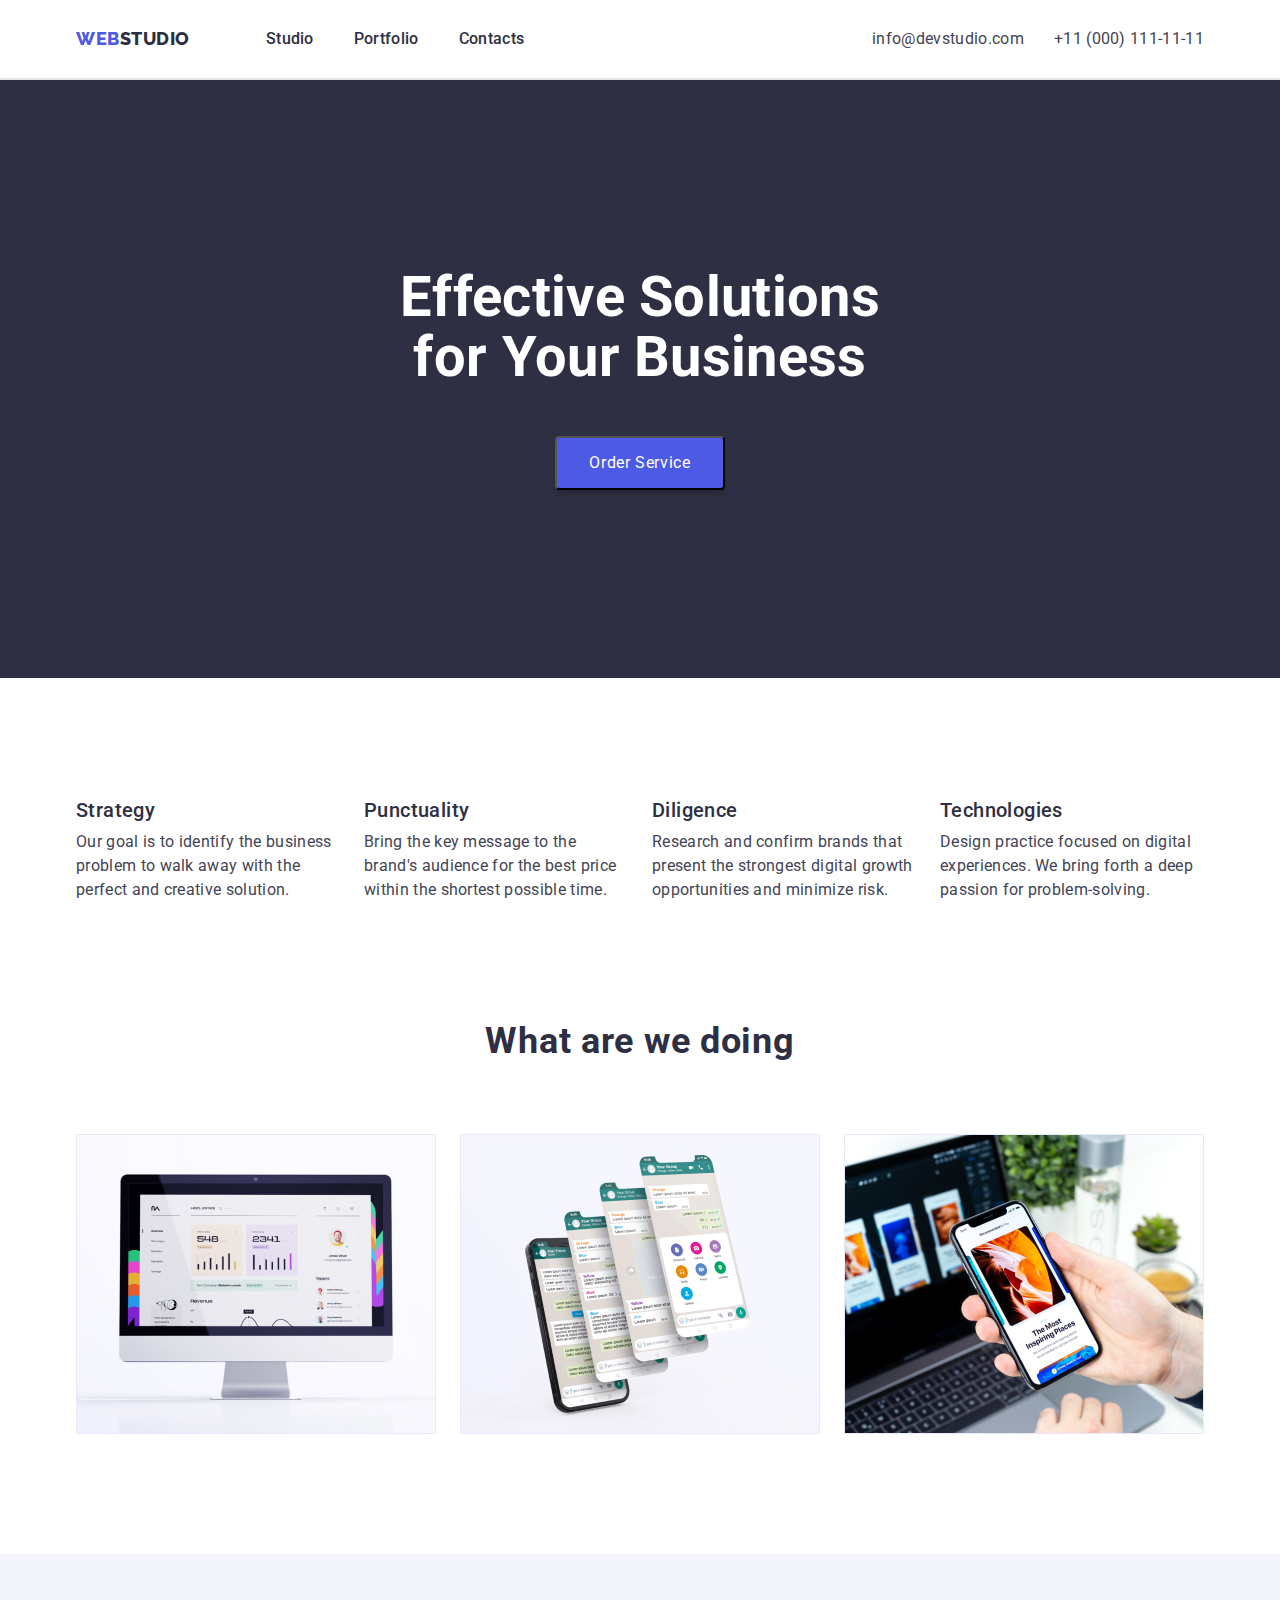
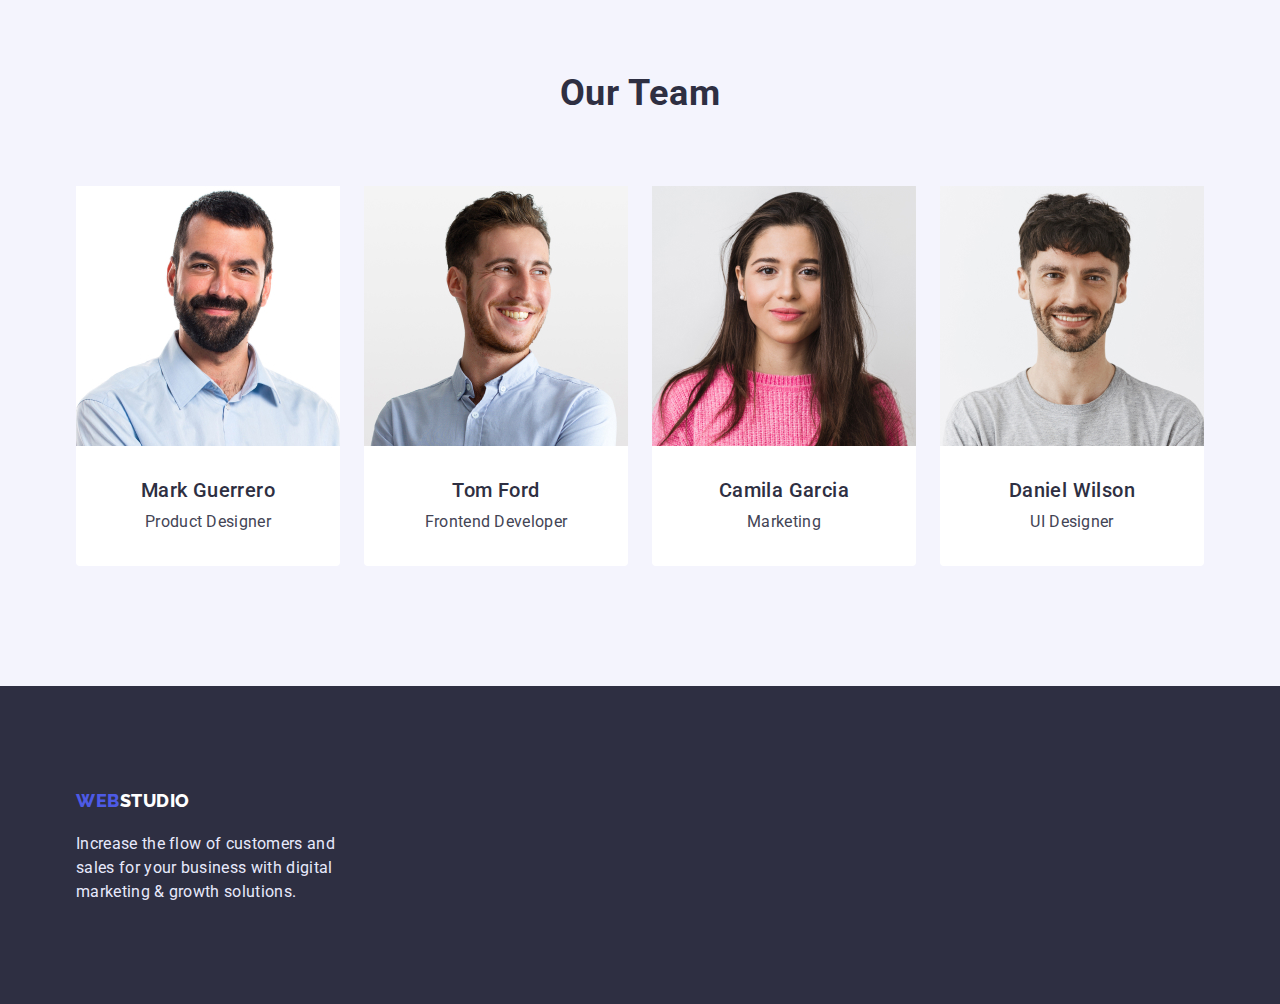
==== index.html @ 8cac1978 "Створення" ====
<!DOCTYPE html>
<html lang="en">
  <head>
    <meta charset="UTF-8" />
    <meta http-equiv="X-UA-Compatible" content="IE=edge" />
    <meta name="viewport" content="width=device-width, initial-scale=1.0" />
    <title>Homework2</title>
    <link rel="preconnect" href="https://fonts.googleapis.com" />
    <link rel="preconnect" href="https://fonts.gstatic.com" crossorigin />
    <link
      href="https://fonts.googleapis.com/css2?family=Raleway:wght@800&family=Roboto:wght@400;500;700;900&display=swap"
      rel="stylesheet"
    />
    <link
      rel="stylesheet"
      href="https://cdn.jsdelivr.net/npm/modern-normalize@1.1.0/modern-normalize.css"
    />
    <link rel="stylesheet" href="./css/styles.css" />
  </head>
  <body>
    <!--header-->
    <header class="top-header">
      <div class="container top-header-container">
        <nav class="nav">
          <a class="logo link container-logo" href="./index.html"
            >Web<span class="logo-studio-up">Studio</span></a
          >
          <ul class="menu list">
            <li class="menu-item"><a href="./index.html" class="menu-link link">Studio</a></li>
            <li class="menu-item">
              <a href="./portfolio.html" class="menu-link link">Portfolio</a>
            </li>
            <li class="menu-item"><a href="" class="menu-link link">Contacts</a></li>
          </ul>
        </nav>
        <div class="contact-div">
          <ul class="contact list">
            <li class="contact-mail">
              <a href="mailto:info@devstudio.com" class="mail link">info@devstudio.com</a>
            </li>
            <li class="contact-number">
              <a href="tel:+110001111111" class="number link">+11 (000) 111-11-11</a>
            </li>
          </ul>
        </div>
      </div>
    </header>
    <!-- HERO -->
    <section class="hero">
      <div class="container hero-container">
        <h1 class="hero-title">Effective Solutions for Your Business</h1>
        <button type="button" class="modal-btn">Order Service</button>
      </div>
    </section>
    <!--main-->
    <main class="main">
      <!-- OUR FEATURES -->
      <section class="section">
        <div class="container container-features">
          <h2 class="section-title our">Our features</h2>
          <ul class="features-list list">
            <li class="features-list-title">
              <h3 class="caption">Strategy</h3>
              <p class="suptitle suptitle-features">
                Our goal is to identify the business problem to walk away with the perfect and
                creative solution.
              </p>
            </li>
            <li class="features-list-title">
              <h3 class="caption">Punctuality</h3>
              <p class="suptitle suptitle-features">
                Bring the key message to the brand's audience for the best price within the shortest
                possible time.
              </p>
            </li>
            <li class="features-list-title">
              <h3 class="caption">Diligence</h3>
              <p class="suptitle suptitle-features">
                Research and confirm brands that present the strongest digital growth opportunities
                and minimize risk.
              </p>
            </li>
            <li class="features-list-title">
              <h3 class="caption">Technologies</h3>
              <p class="suptitle suptitle-features">
                Design practice focused on digital experiences. We bring forth a deep passion for
                problem-solving.
              </p>
            </li>
          </ul>
        </div>
      </section>
      <!-- What are we doing -->
      <section class="section section-work">
        <div class="container container-work">
          <h2 class="section-title">What are we doing</h2>
          <div class="container-work">
            <ul class="work-list list">
              <li class="work-list-title">
                <img
                  class="pictures-work"
                  src="./images/box1.jpg"
                  alt="ekran"
                  width="360"
                  height="300"
                />
              </li>
              <li class="work-list-title">
                <img
                  class="pictures-work"
                  src="./images/box2.jpg"
                  alt="phones"
                  width="360"
                  height="300"
                />
              </li>
              <li class="work-list-title">
                <img
                  class="pictures-work"
                  src="./images/box3.jpg"
                  alt="notebook and phone"
                  width="360"
                  height="300"
                />
              </li>
            </ul>
          </div>
        </div>
      </section>
      <section class="section section-team">
        <div class="container container-team">
          <h2 class="section-title team">Our Team</h2>
          <ul class="team-list list">
            <li class="team-list-title">
              <img
                class="pictures-team"
                src="./images/card1.jpg"
                alt="produkt designer"
                width="264"
                height="260"
              />
              <div class="team-card">
                <h3 class="caption">Mark Guerrero</h3>
                <p class="suptitle suptitle-team">Product Designer</p>
              </div>
            </li>
            <li class="team-list-title">
              <img
                class="pictures-team"
                src="./images/card2.jpg"
                alt="fronted developer"
                width="264"
                height="260"
              />
              <div class="team-card">
                <h3 class="caption">Tom Ford</h3>
                <p class="suptitle suptitle-team">Frontend Developer</p>
              </div>
            </li>
            <li class="team-list-title">
              <img
                class="pictures-team"
                src="./images/card3.jpg"
                alt="marketing"
                width="264"
                height="260"
              />
              <div class="team-card">
                <h3 class="caption">Camila Garcia</h3>
                <p class="suptitle suptitle-team">Marketing</p>
              </div>
            </li>
            <li class="team-list-title">
              <img
                class="pictures-team"
                src="./images/card4.jpg"
                alt="ul designer"
                width="264"
                height="260"
              />
              <div class="team-card">
                <h3 class="caption">Daniel Wilson</h3>
                <p class="suptitle suptitle-team">UI Designer</p>
              </div>
            </li>
          </ul>
        </div>
      </section>
    </main>
    <!--footer-->
    <footer class="footer">
      <div class="container-footer">
        <a href="./index.html" class="logo link footer-logo"
          >Web<span class="logo-studio-down">Studio</span></a
        >
        <p class="suptitle suptitle-footer">
          Increase the flow of customers and sales for your business with digital marketing & growth
          solutions.
        </p>
      </div>
    </footer>
  </body>
</html>
---- css/styles.css ----
:root {
  --primery-text-color: #434455;
  --title-text-color: #2e2f42;
  --accent-color: #404bbf;
  --primery-background-color: #ffffff;
  --secondary-background-color: #4d5ae5;
  --third-text-color: #ffffff;
  --additional-color: #e7e9fc;
  --based-background-color: #e5e5e5;
  --team-section-color: #f4f4fd;
}

body {
  font-family: 'Roboto', sans-serif;
  letter-spacing: 0.02em;
  color: var(--primery-text-color);
  background-color: var(--primery-background-color);
}

.container {
  max-width: 1158px;
  padding: 0 15px;
  margin-left: auto;
  margin-right: auto;
}
h1,
h2,
h3,
h4,
p {
  margin: 0;
}
ul,
ol {
  margin-top: 0;
  margin-bottom: 0;
  padding-left: 0;
}
button {
  cursor: pointer;
}
img {
  display: block;
}
.list {
  list-style: none;
}
.link {
  text-decoration: none;
}
/* ===================HEADER================================ */

/* menu */
.top-header {
  padding-top: 24px;
  padding-bottom: 24px;
  border-bottom: 2px solid var(--based-background-color);
}
.top-header-container {
  display: flex;
  align-items: center;
}
.nav {
  display: flex;
  align-items: center;
}
.container-logo {
  margin-right: 76px;
}
.menu {
  display: flex;
  align-items: center;
}
.menu-item:not(:last-child) {
  margin-right: 40px;
}

.menu-link {
  font-weight: 500;
  font-size: 16px;
  line-height: 1.5;
  color: var(--title-text-color);
}
.contact {
  display: flex;
  align-items: center;
  margin-left: auto;
}
.contact-div {
  display: flex;
  align-items: center;
  margin-left: auto;
  }
.contact-mail {
  margin-right: 30px;
}

.menu-link:hover,
.menu-link:focus {
  color: var(--accent-color);
}
.mail,
.number {
  font-size: 16px;
  line-height: 1.5;
  color: var(--primery-text-color);
}
.mail:hover,
.number:hover,
.mail:focus,
.number:focus {
  color: var(--accent-color);
}

/* ===================/HEADER================================ */
/*===================== COMPONENTS =================*/
.logo {
  font-family: 'Raleway', sans-serif;
  font-weight: 800;
  font-size: 18px;
  line-height: 1.67;
  letter-spacing: 0.03em;
  text-transform: uppercase;
  color: var(--secondary-background-color);
}
.logo .logo-studio-up {
  color: var(--title-text-color);
}
.logo .logo-studio-down {
  color: var(--third-text-color);
}
/* button */
.modal-btn {
  min-width: 105px;
  letter-spacing: 0.04em;
  color: var(--third-text-color);
  background-color: var(--secondary-background-color);
  box-shadow: 0px 4px 4px rgba(0, 0, 0, 0.15);
  border-radius: 4px;
  padding-top: 16px;
  padding-bottom: 16px;
  padding-left: 32px;
  padding-right: 32px;
}
.modal-btn:hover,
.modal-btn:focus {
  background-color: var(--accent-color);
  color: var(--third-text-color);
}
.button {
  border-radius: 4px;
  padding: 12px 24px;
  text-decoration: none;
  font-weight: 500;
  letter-spacing: 0.04em;
  color: var(--secondary-background-color);
  border: 1px solid #e7e9fc;
}
.button:hover,
.button:focus {
  color: var(--third-text-color);
  background-color: var(--accent-color);
  cursor: pointer;
}

.section-title {
  font-size: 36px;
  line-height: 1.11;
  letter-spacing: 0.02em;
  color: var(--title-text-color);
  text-align: center;
  margin-bottom: 72px;
}
.suptitle {
  font-size: 16px;
  line-height: 1.5;
  color: var(--primery-text-color);
}
.caption {
  font-weight: 500;
  font-size: 20px;
  line-height: 1.2;
  letter-spacing: 0.02em;
  color: var(--title-text-color);
}
.suptitle-footer {
  color: var(--additional-color);
}
/* ==================HERO========== */
.hero {
  background-color: var(--title-text-color);
  text-align: center;
  padding-top: 188px;
  padding-bottom: 188px;
}
.hero-container {
  max-width: 1440px;
}
.hero-title {
  font-size: 56px;
  line-height: 1.07;
  color: var(--third-text-color);
  max-width: 494px;
  margin-left: auto;
  margin-right: auto;
  margin-bottom: 48px;
}

/* ===================/HERO================================ */

/*===================== MAIN =================*/
/* ========================PORTFOLIO =============*/
.button-none {
  display: none;
}
.section-buttton {
  padding-top: 96px;
  padding-bottom: 120px;
}
.portfolio {
  max-width: 1158px;
  padding: 0 15px;
  margin-left: auto;
  margin-right: auto;
}

.filters-button {
  display: flex;
  align-items: center;
  justify-content: center;
}
.filters-button-project:not(:last-child) {
  margin-right: 24px;
}
.content {
  display: flex;
  flex-wrap: wrap;
  column-gap: 24px;
  row-gap: 48px;
  margin-top: 72px;
}
.content-title {
  flex-basis: calc((100% - 72px) / 3);
}

.portfolio-card {
  padding-left: 16px;
  padding-top: 32px;
  padding-bottom: 32px;
  background-color: #ffffff;
  border: 1px solid var(--additional-color);
}
/*  */
/* ========================/PORTFOLIO =============*/

.our {
  opacity: 0;
  display: none;
}

.features-list {
  display: flex;
  gap: 24px;
  flex-wrap: wrap;
}
.features-list-title {
  flex-basis: calc((100% - 72px) / 4);
}
.work-list {
  display: flex;

  gap: 24px;
}
.work-list-title {
  flex-basis: calc((100% - 72px) / 3);
}

.team-list {
  display: flex;
  column-gap: 24px;
  order: 0;
}

.team-list-title {
  flex-basis: calc((100% - 72px) / 4);
}
.feature-list .title {
  color: var(--title-text-color);
}
.caption {
  margin-bottom: 8px;
}
.section {
  padding-top: 120px;
  padding-bottom: 120px;
}
.section-work {
  padding-top: 0;
}
.section-team {
  background-color: var(--team-section-color);
}
.section-team {
  padding-top: 120px;
  padding-bottom: 120px;
}
.team-card {
  padding-top: 32px;
  padding-bottom: 32px;
  padding-right: 16px;
  padding-left: 16px;
  background-color: var(--third-text-color);

  border-radius: 0px 0px 4px 4px;
  text-align: center;
}

/*===================== /MAIN =================*/

/* ===================FOOTER============= */
.footer {
  background-color: var(--title-text-color);
  padding-top: 100px;
  padding-bottom: 100px;
}
.container-footer {
  margin: 0 auto;
  width: 1158px;
  padding-right: 15px;
  padding-left: 15px;

  flex-grow: 1;
}
.suptitle-footer {
  max-width: 264px;
  margin-top: 16px;
}

/* ===================/FOOTER============= */
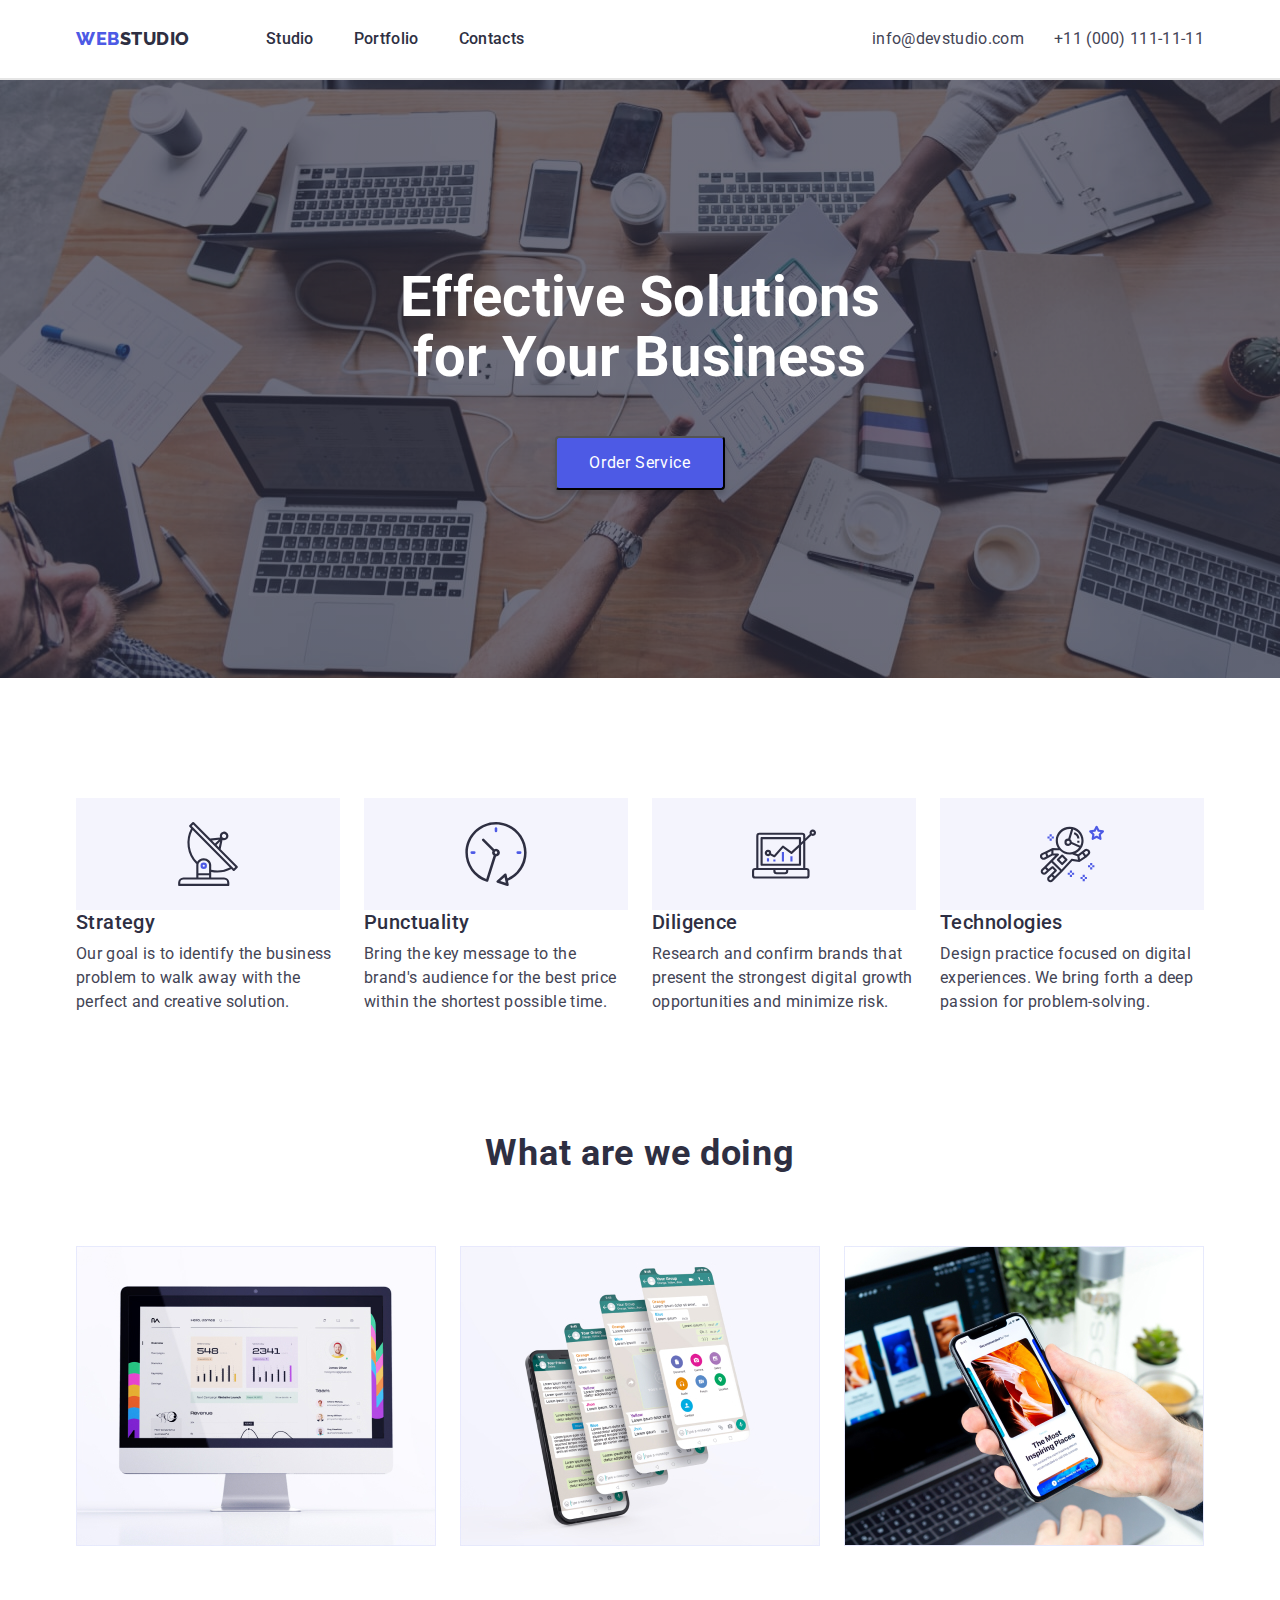
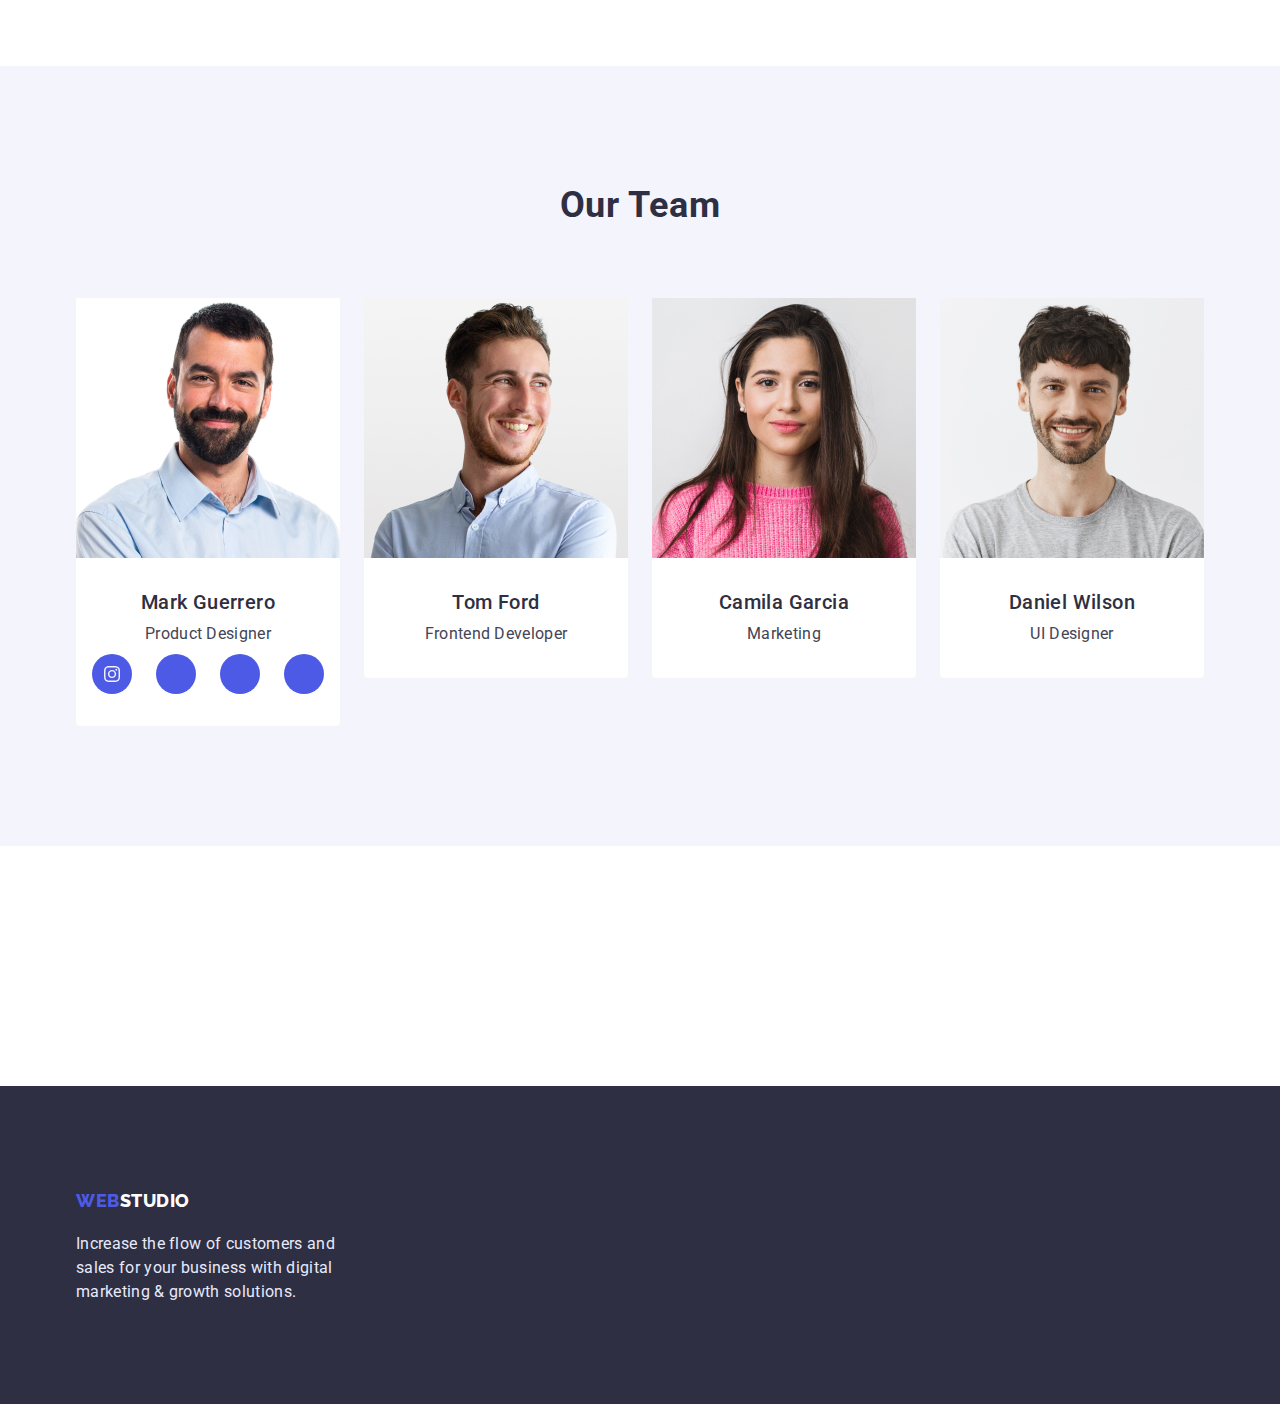
==== commit 524ef131: "Початок 4 дом.роб" ====
--- a/index.html
+++ b/index.html
@@ -59,28 +59,28 @@
         <div class="container container-features">
           <h2 class="section-title our">Our features</h2>
           <ul class="features-list list">
-            <li class="features-list-title">
+            <li class="features-list-title antena">
               <h3 class="caption">Strategy</h3>
               <p class="suptitle suptitle-features">
                 Our goal is to identify the business problem to walk away with the perfect and
                 creative solution.
               </p>
             </li>
-            <li class="features-list-title">
+            <li class="features-list-title clock">
               <h3 class="caption">Punctuality</h3>
               <p class="suptitle suptitle-features">
                 Bring the key message to the brand's audience for the best price within the shortest
                 possible time.
               </p>
             </li>
-            <li class="features-list-title">
+            <li class="features-list-title diagram">
               <h3 class="caption">Diligence</h3>
               <p class="suptitle suptitle-features">
                 Research and confirm brands that present the strongest digital growth opportunities
                 and minimize risk.
               </p>
             </li>
-            <li class="features-list-title">
+            <li class="features-list-title astonaut">
               <h3 class="caption">Technologies</h3>
               <p class="suptitle suptitle-features">
                 Design practice focused on digital experiences. We bring forth a deep passion for
@@ -142,6 +142,15 @@
               <div class="team-card">
                 <h3 class="caption">Mark Guerrero</h3>
                 <p class="suptitle suptitle-team">Product Designer</p>
+                <ul class="team-soc-list list">
+                  <li class="team-soc-item"><a href="" class="team-soc-link link">
+                    <svg class="team-soc-icon" width="16px" height="16px">
+                      <use href="./images/social-icons.svg#icon-instagram"></use>
+                  </svg></a></li>
+                  <li class="team-soc-item"><a href="" class="team-soc-link link"></a></li>
+                  <li class="team-soc-item"><a href="" class="team-soc-link link"></a></li>
+                  <li class="team-soc-item"><a href="" class="team-soc-link link"></a></li>
+                </ul>
               </div>
             </li>
             <li class="team-list-title">
@@ -183,6 +192,18 @@
                 <p class="suptitle suptitle-team">UI Designer</p>
               </div>
             </li>
+          </ul>
+        </div>
+      </section>
+      <section class="section section-customers">
+        <div class="container">
+          <ul class="list-customers list">
+            <li class="item-customers"><a href="" class="link-customers link"></a></li>
+            <li class="item-customers"><a href="" class="link-customers link"></a></li>
+            <li class="item-customers"><a href="" class="link-customers link"></a></li>
+            <li class="item-customers"><a href="" class="link-customers link"></a></li>
+            <li class="item-customers"><a href="" class="link-customers link"></a></li>
+            <li class="item-customers"><a href="" class="link-customers link"></a></li>
           </ul>
         </div>
       </section>
--- a/css/styles.css
+++ b/css/styles.css
@@ -8,6 +8,7 @@
   --additional-color: #e7e9fc;
   --based-background-color: #e5e5e5;
   --team-section-color: #f4f4fd;
+  --linear-gradient-bg: linear-gradient(rgba(46, 47, 66, 0.7), rgba(46, 47, 66, 0.7));
 }
 
 body {
@@ -90,7 +91,7 @@
   display: flex;
   align-items: center;
   margin-left: auto;
-  }
+}
 .contact-mail {
   margin-right: 30px;
 }
@@ -189,6 +190,7 @@
 /* ==================HERO========== */
 .hero {
   background-color: var(--title-text-color);
+  background-image: var(--linear-gradient-bg), url(../images/people-office.jpg);
   text-align: center;
   padding-top: 188px;
   padding-bottom: 188px;
@@ -266,6 +268,26 @@
 .features-list-title {
   flex-basis: calc((100% - 72px) / 4);
 }
+.features-list-title::before {
+  display: block;
+  content: '';
+  height: 112px;
+  background-repeat: no-repeat;
+  background-position: center;
+  background-color: var(--team-section-color);
+}
+.antena::before {
+  background-image: url(../images/antenna.svg);
+}
+.clock::before {
+  background-image: url(../images/clock.svg);
+}
+.diagram::before {
+  background-image: url(../images/diagram.svg);
+}
+.astonaut::before {
+  background-image: url(../images/astronaut.svg);
+}
 .work-list {
   display: flex;
 
@@ -314,6 +336,44 @@
   border-radius: 0px 0px 4px 4px;
   text-align: center;
 }
+.team-soc-list {
+  display: flex;
+  justify-content: center;
+  gap: 24px;
+  margin-top: 8px;
+}
+.team-soc-item {
+  width: 40px;
+  height: 40px;
+}
+.team-soc-link {
+  width: 100%;
+  height: 100%;
+  background-color: var(--secondary-background-color);
+  display: flex;
+  align-items: center;
+  justify-content: center;
+  border-radius: 50%;
+}
+.team-soc-icon {
+  fill: #ffffff;
+}
+.team-soc-link:is(:hover, :focus) {
+  background-color: aqua;
+}
+.section-customers {
+}
+.container {
+}
+.list-customers {
+  display: flex;
+  gap: 24;
+}
+
+.item-customers {
+}
+.link-customers {
+}
 
 /*===================== /MAIN =================*/
 
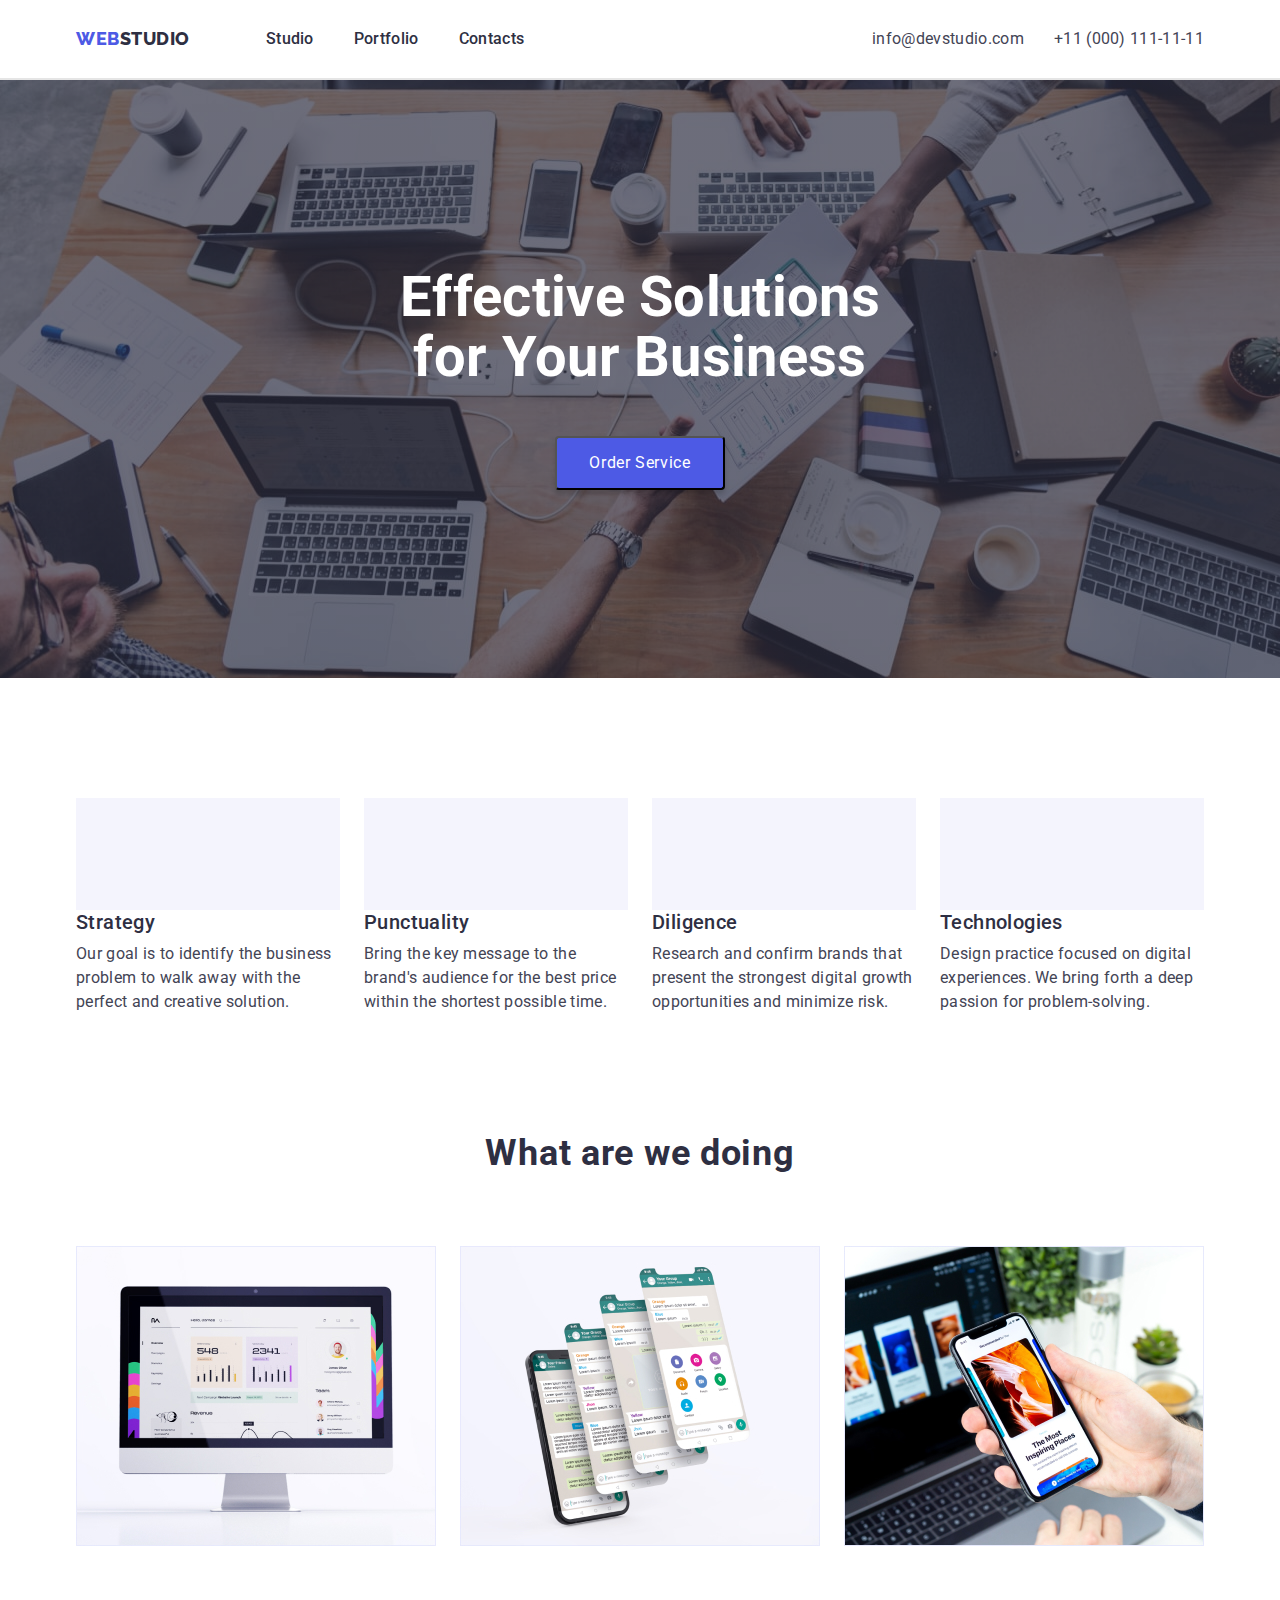
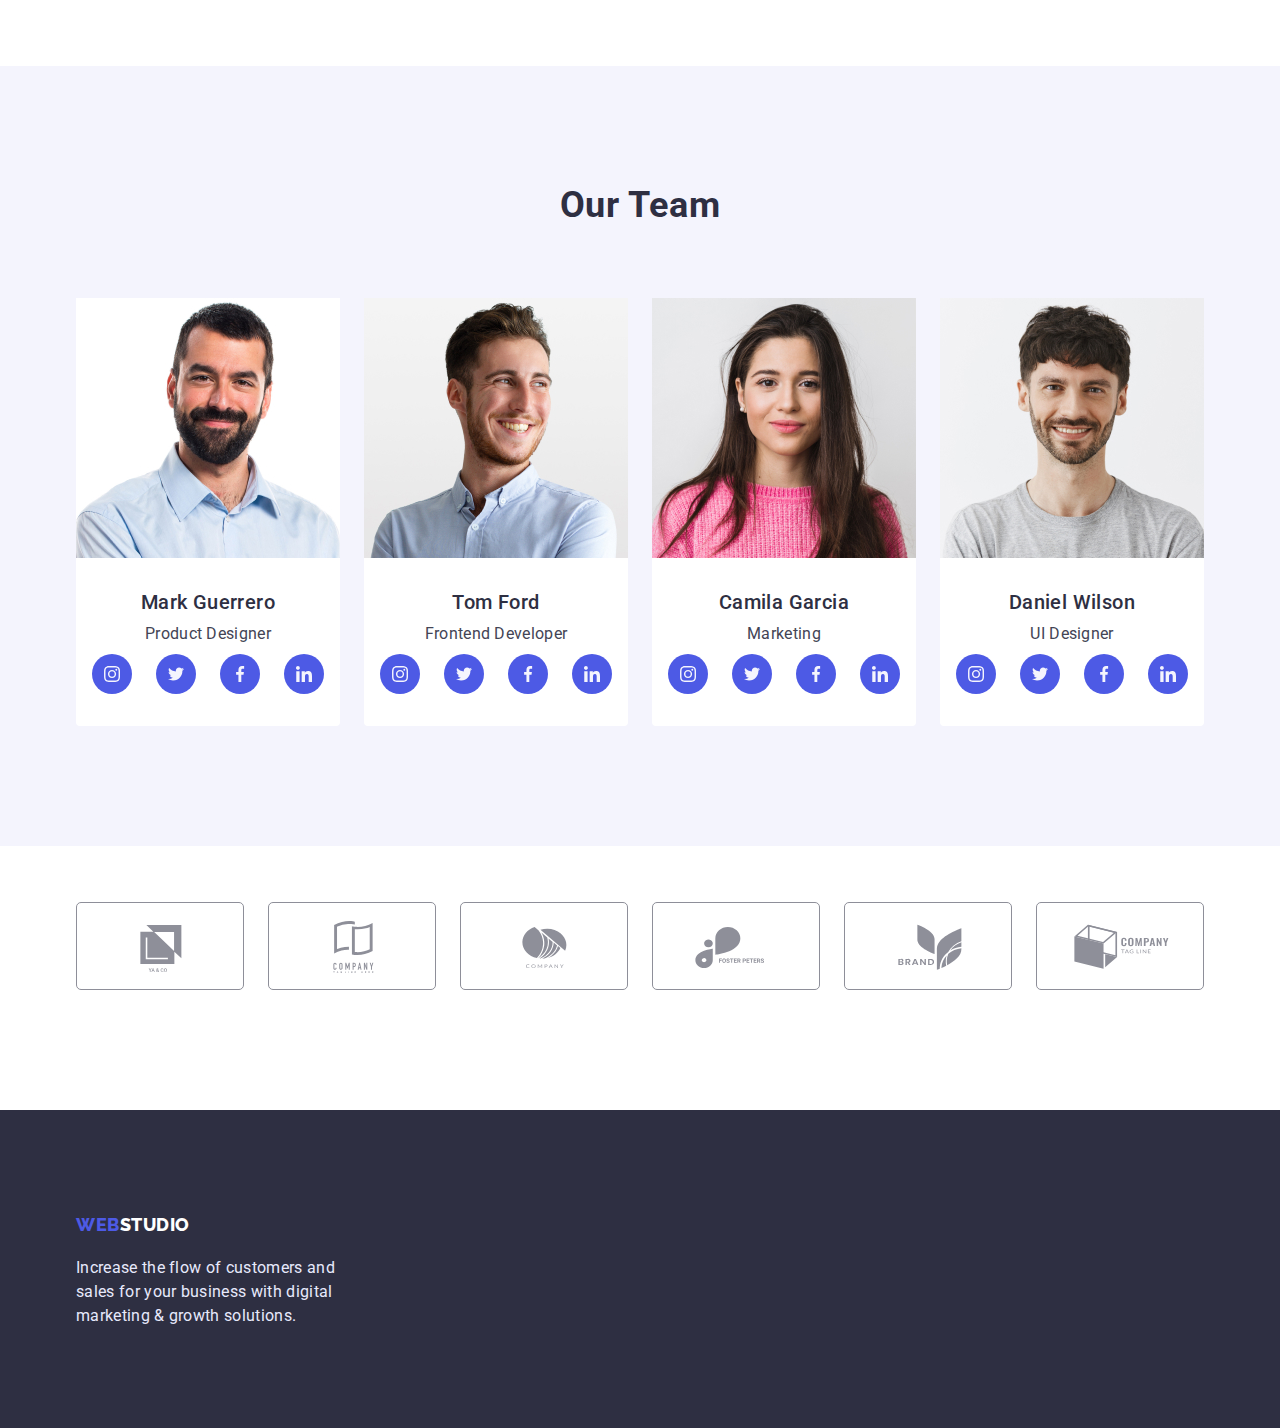
==== commit f6d2386a: "Додає лого" ====
--- a/index.html
+++ b/index.html
@@ -143,13 +143,30 @@
                 <h3 class="caption">Mark Guerrero</h3>
                 <p class="suptitle suptitle-team">Product Designer</p>
                 <ul class="team-soc-list list">
-                  <li class="team-soc-item"><a href="" class="team-soc-link link">
-                    <svg class="team-soc-icon" width="16px" height="16px">
-                      <use href="./images/social-icons.svg#icon-instagram"></use>
-                  </svg></a></li>
-                  <li class="team-soc-item"><a href="" class="team-soc-link link"></a></li>
-                  <li class="team-soc-item"><a href="" class="team-soc-link link"></a></li>
-                  <li class="team-soc-item"><a href="" class="team-soc-link link"></a></li>
+                  <li class="team-soc-item">
+                    <a href="" class="team-soc-link link">
+                      <svg class="team-soc-icon" width="16px" height="16px">
+                        <use href="./images/icons.svg#icon-instagram"></use></svg
+                    ></a>
+                  </li>
+                  <li class="team-soc-item">
+                    <a href="" class="team-soc-link link">
+                      <svg class="team-soc-icon" width="16px" height="16px">
+                        <use href="./images/icons.svg#icon-twitter"></use></svg
+                    ></a>
+                  </li>
+                  <li class="team-soc-item">
+                    <a href="" class="team-soc-link link">
+                      <svg class="team-soc-icon" width="16px" height="16px">
+                        <use href="./images/icons.svg#icon-facebook"></use></svg
+                    ></a>
+                  </li>
+                  <li class="team-soc-item">
+                    <a href="" class="team-soc-link link">
+                      <svg class="team-soc-icon" width="16px" height="16px">
+                        <use href="./images/icons.svg#icon-linkedin"></use></svg
+                    ></a>
+                  </li>
                 </ul>
               </div>
             </li>
@@ -164,6 +181,32 @@
               <div class="team-card">
                 <h3 class="caption">Tom Ford</h3>
                 <p class="suptitle suptitle-team">Frontend Developer</p>
+                <ul class="team-soc-list list">
+                  <li class="team-soc-item">
+                    <a href="" class="team-soc-link link">
+                      <svg class="team-soc-icon" width="16px" height="16px">
+                        <use href="./images/icons.svg#icon-instagram"></use></svg
+                    ></a>
+                  </li>
+                  <li class="team-soc-item">
+                    <a href="" class="team-soc-link link">
+                      <svg class="team-soc-icon" width="16px" height="16px">
+                        <use href="./images/icons.svg#icon-twitter"></use></svg
+                    ></a>
+                  </li>
+                  <li class="team-soc-item">
+                    <a href="" class="team-soc-link link">
+                      <svg class="team-soc-icon" width="16px" height="16px">
+                        <use href="./images/icons.svg#icon-facebook"></use></svg
+                    ></a>
+                  </li>
+                  <li class="team-soc-item">
+                    <a href="" class="team-soc-link link">
+                      <svg class="team-soc-icon" width="16px" height="16px">
+                        <use href="./images/icons.svg#icon-linkedin"></use></svg
+                    ></a>
+                  </li>
+                </ul>
               </div>
             </li>
             <li class="team-list-title">
@@ -177,6 +220,32 @@
               <div class="team-card">
                 <h3 class="caption">Camila Garcia</h3>
                 <p class="suptitle suptitle-team">Marketing</p>
+                <ul class="team-soc-list list">
+                  <li class="team-soc-item">
+                    <a href="" class="team-soc-link link">
+                      <svg class="team-soc-icon" width="16px" height="16px">
+                        <use href="./images/icons.svg#icon-instagram"></use></svg
+                    ></a>
+                  </li>
+                  <li class="team-soc-item">
+                    <a href="" class="team-soc-link link">
+                      <svg class="team-soc-icon" width="16px" height="16px">
+                        <use href="./images/icons.svg#icon-twitter"></use></svg
+                    ></a>
+                  </li>
+                  <li class="team-soc-item">
+                    <a href="" class="team-soc-link link">
+                      <svg class="team-soc-icon" width="16px" height="16px">
+                        <use href="./images/icons.svg#icon-facebook"></use></svg
+                    ></a>
+                  </li>
+                  <li class="team-soc-item">
+                    <a href="" class="team-soc-link link">
+                      <svg class="team-soc-icon" width="16px" height="16px">
+                        <use href="./images/icons.svg#icon-linkedin"></use></svg
+                    ></a>
+                  </li>
+                </ul>
               </div>
             </li>
             <li class="team-list-title">
@@ -190,6 +259,32 @@
               <div class="team-card">
                 <h3 class="caption">Daniel Wilson</h3>
                 <p class="suptitle suptitle-team">UI Designer</p>
+                <ul class="team-soc-list list">
+                  <li class="team-soc-item">
+                    <a href="" class="team-soc-link link">
+                      <svg class="team-soc-icon" width="16px" height="16px">
+                        <use href="./images/icons.svg#icon-instagram"></use></svg
+                    ></a>
+                  </li>
+                  <li class="team-soc-item">
+                    <a href="" class="team-soc-link link">
+                      <svg class="team-soc-icon" width="16px" height="16px">
+                        <use href="./images/icons.svg#icon-twitter"></use></svg
+                    ></a>
+                  </li>
+                  <li class="team-soc-item">
+                    <a href="" class="team-soc-link link">
+                      <svg class="team-soc-icon" width="16px" height="16px">
+                        <use href="./images/icons.svg#icon-facebook"></use></svg
+                    ></a>
+                  </li>
+                  <li class="team-soc-item">
+                    <a href="" class="team-soc-link link">
+                      <svg class="team-soc-icon" width="16px" height="16px">
+                        <use href="./images/icons.svg#icon-linkedin"></use></svg
+                    ></a>
+                  </li>
+                </ul>
               </div>
             </li>
           </ul>
@@ -198,12 +293,42 @@
       <section class="section section-customers">
         <div class="container">
           <ul class="list-customers list">
-            <li class="item-customers"><a href="" class="link-customers link"></a></li>
-            <li class="item-customers"><a href="" class="link-customers link"></a></li>
-            <li class="item-customers"><a href="" class="link-customers link"></a></li>
-            <li class="item-customers"><a href="" class="link-customers link"></a></li>
-            <li class="item-customers"><a href="" class="link-customers link"></a></li>
-            <li class="item-customers"><a href="" class="link-customers link"></a></li>
+            <li class="item-customers">
+              <a href="" class="link-customers link">
+                <svg class="customers-icon" width="104px" height="56px">
+                  <use href="./images/icons.svg#icon-Logo1"></use></svg
+              ></a>
+            </li>
+            <li class="item-customers">
+              <a href="" class="link-customers link">
+                <svg class="customers-icon" width="104px" height="56px">
+                  <use href="./images/icons.svg#icon-Logo2"></use></svg
+              ></a>
+            </li>
+            <li class="item-customers">
+              <a href="" class="link-customers link">
+                <svg class="customers-icon" width="104px" height="56px">
+                  <use href="./images/icons.svg#icon-Logo3"></use></svg
+              ></a>
+            </li>
+            <li class="item-customers">
+              <a href="" class="link-customers link">
+                <svg class="customers-icon" width="104px" height="56px">
+                  <use href="./images/icons.svg#icon-Logo4"></use></svg
+              ></a>
+            </li>
+            <li class="item-customers">
+              <a href="" class="link-customers link">
+                <svg class="customers-icon" width="104px" height="56px">
+                  <use href="./images/icons.svg#icon-Logo5"></use></svg
+              ></a>
+            </li>
+            <li class="item-customers">
+              <a href="" class="link-customers link">
+                <svg class="customers-icon" width="104px" height="56px">
+                  <use href="./images/icons.svg#icon-Logo6"></use></svg
+              ></a>
+            </li>
           </ul>
         </div>
       </section>
--- a/css/styles.css
+++ b/css/styles.css
@@ -9,6 +9,7 @@
   --based-background-color: #e5e5e5;
   --team-section-color: #f4f4fd;
   --linear-gradient-bg: linear-gradient(rgba(46, 47, 66, 0.7), rgba(46, 47, 66, 0.7));
+--border-color:#8e8f99;
 }
 
 body {
@@ -280,7 +281,7 @@
   background-image: url(../images/antenna.svg);
 }
 .clock::before {
-  background-image: url(../images/clock.svg);
+  background-image: url();
 }
 .diagram::before {
   background-image: url(../images/diagram.svg);
@@ -361,18 +362,32 @@
 .team-soc-link:is(:hover, :focus) {
   background-color: aqua;
 }
-.section-customers {
+.section-customers {padding-top: 56px;
+  padding-bottom: 120px;
 }
 .container {
 }
 .list-customers {
   display: flex;
-  gap: 24;
+  gap: 24px;
 }
 
 .item-customers {
+  width: calc((100% - 120px) / 6);
+  height: 88px;
 }
 .link-customers {
+  width: 100%;
+  height: 100%;
+  border:1px solid var(--border-color);
+  border-radius: 5px;
+  display: flex;
+  align-items: center;
+  justify-content: center;
+}
+.customers-icon{
+  fill: var(--border-color);
+
 }
 
 /*===================== /MAIN =================*/
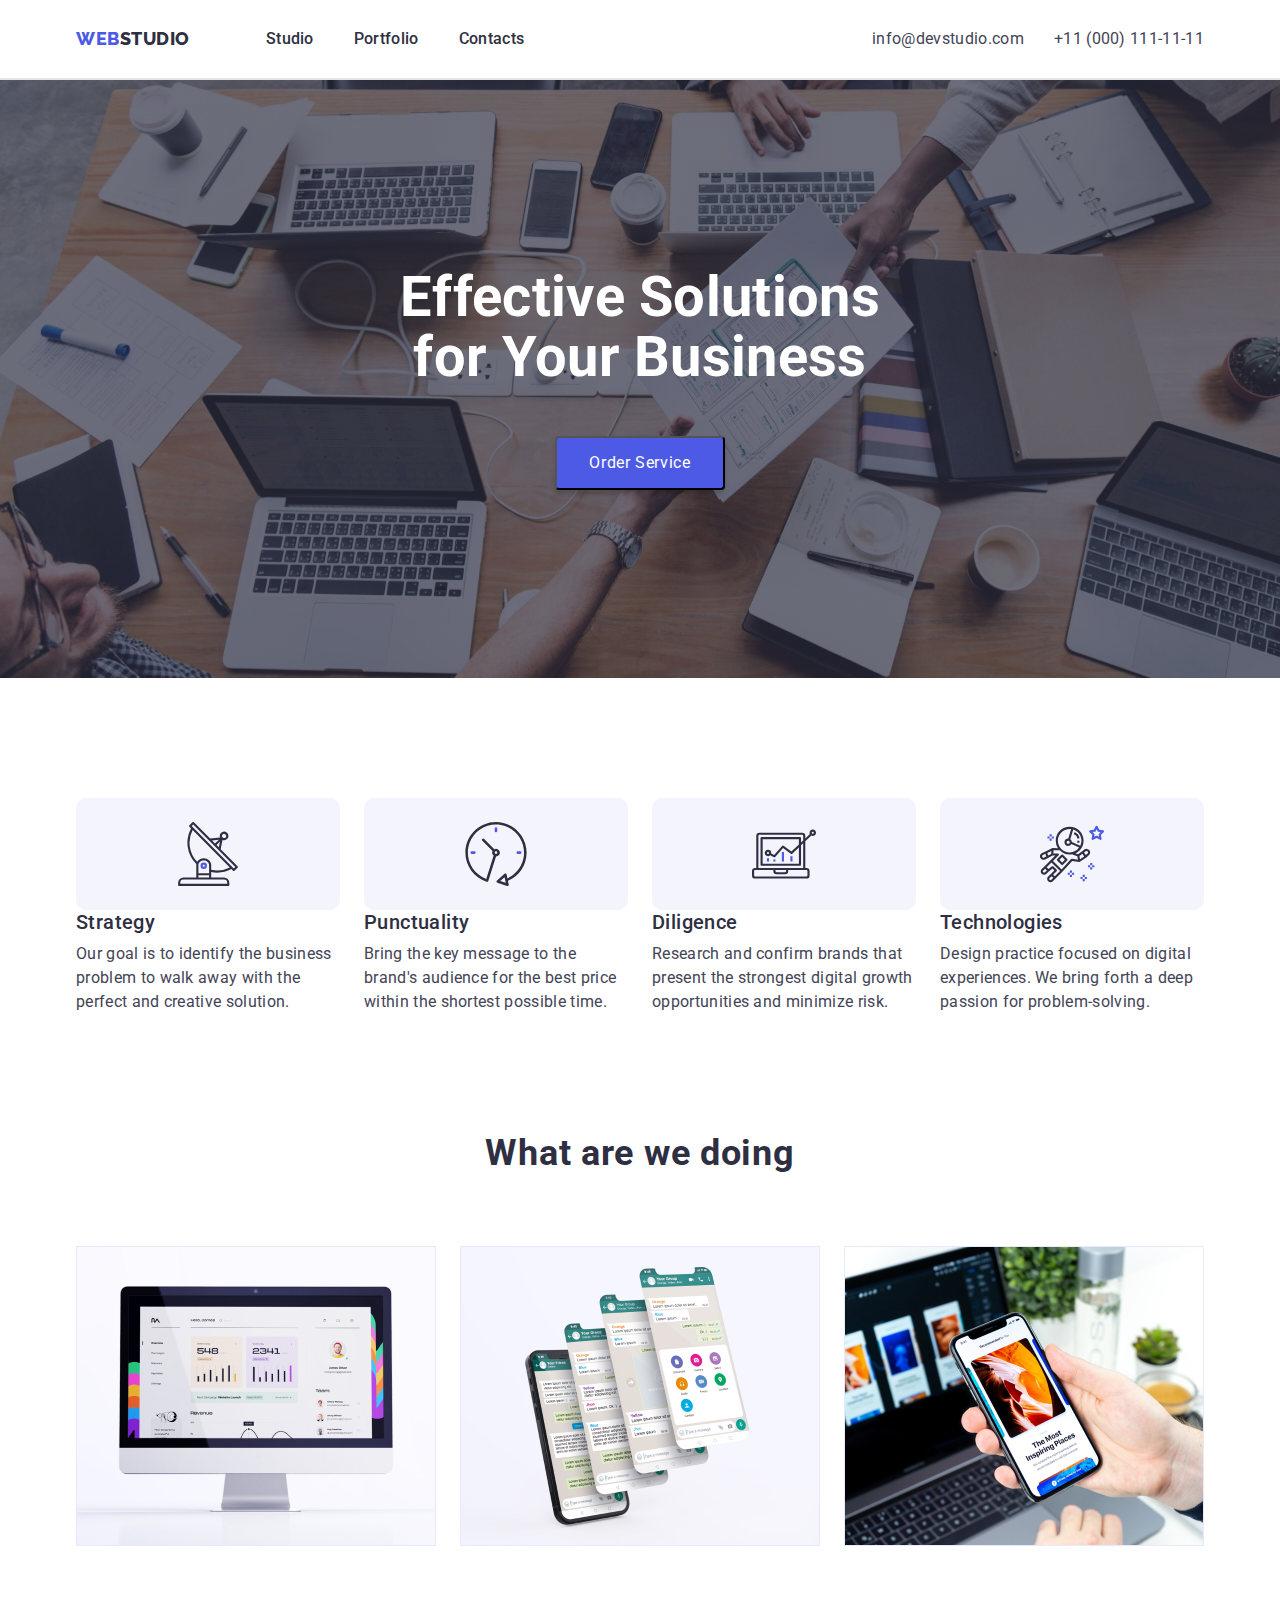
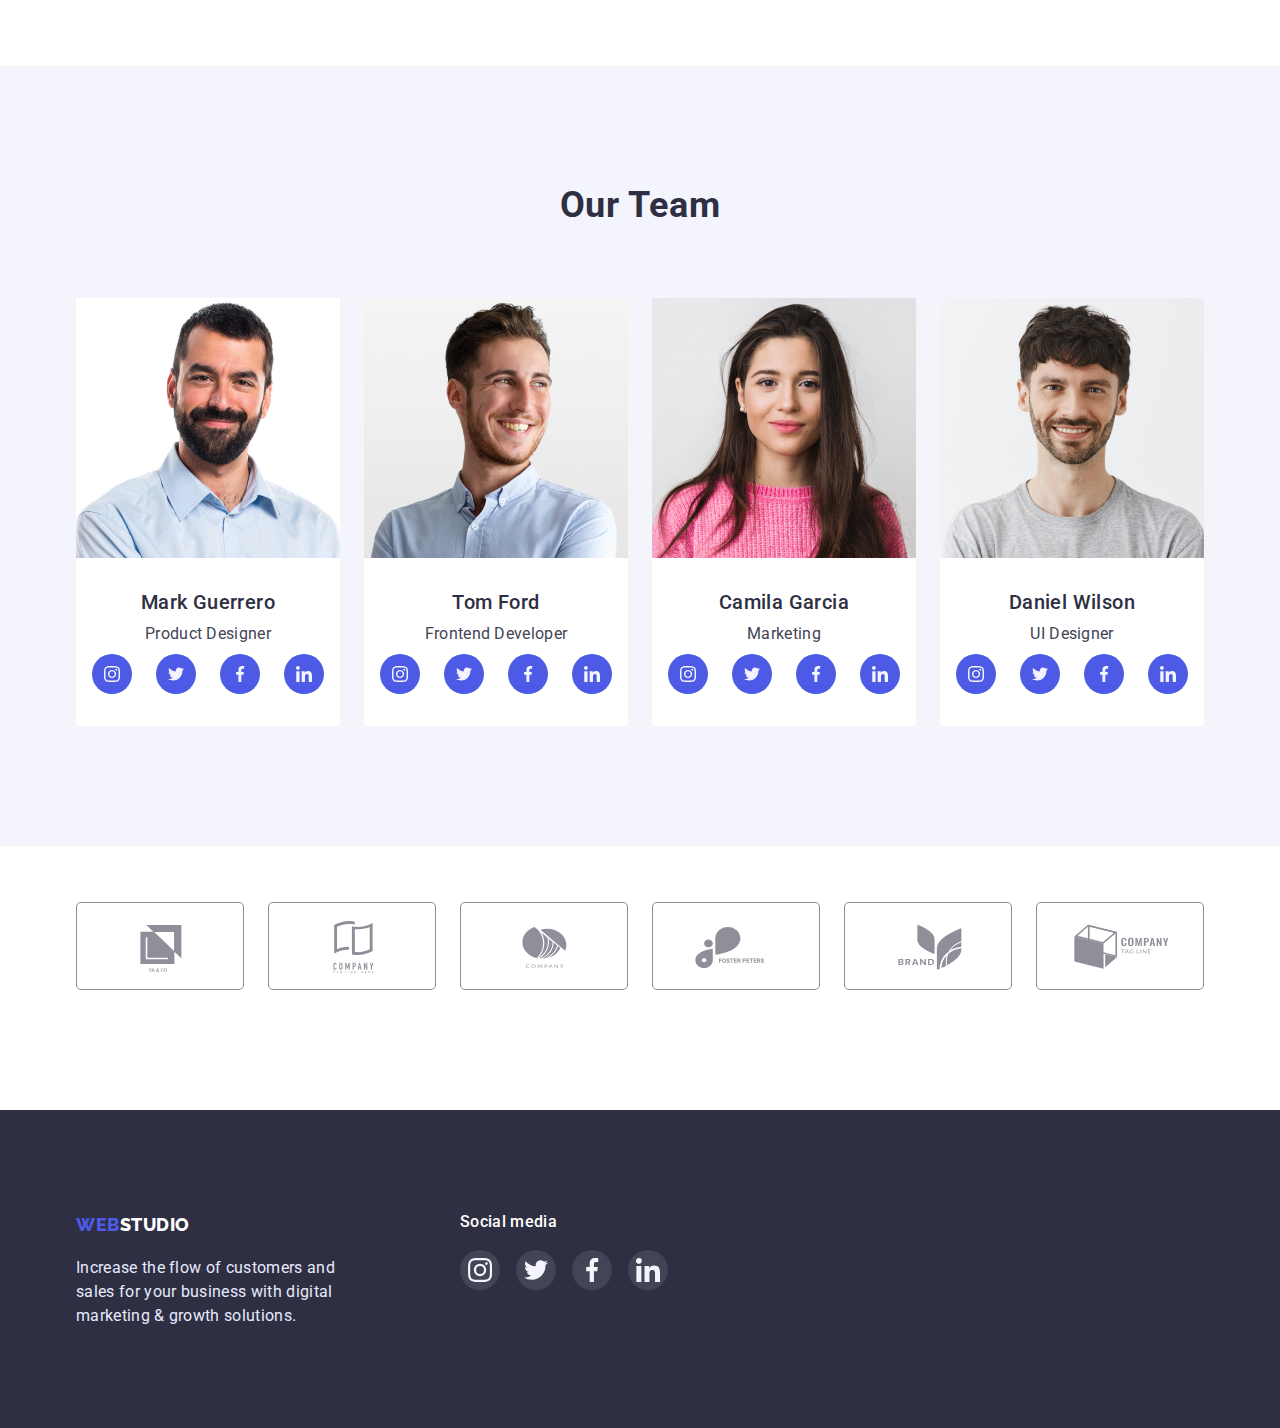
==== commit fdc6e839: "add footer" ====
--- a/index.html
+++ b/index.html
@@ -58,29 +58,59 @@
       <section class="section">
         <div class="container container-features">
           <h2 class="section-title our">Our features</h2>
+          <ul class="icon-features list">
+            <li class="icon-item-features">
+              <a href="" class="icon-link-features link">
+                <svg class="icon-our" width="64px" height="64px">
+                  <use href="./images/icons.svg#icon-antenna"></use>
+                </svg>
+              </a>
+            </li>
+            <li class="icon-item-features">
+              <a href="" class="icon-link-features link">
+                <svg class="icon-our" width="64px" height="64px">
+                  <use href="./images/icons.svg#icon-clock"></use>
+                </svg>
+              </a>
+            </li>
+            <li class="icon-item-features">
+              <a href="" class="icon-link-features link">
+                <svg class="icon-our" width="64px" height="64px">
+                  <use href="./images/icons.svg#icon-diagram"></use>
+                </svg>
+              </a>
+            </li>
+            <li class="icon-item-features">
+              <a href="" class="icon-link-features link">
+                <svg class="icon-our" width="64px" height="64px">
+                  <use href="./images/icons.svg#icon-astronaut"></use>
+                </svg>
+              </a>
+            </li>
+          </ul>
           <ul class="features-list list">
-            <li class="features-list-title antena">
+            <li class="features-list-title">
               <h3 class="caption">Strategy</h3>
               <p class="suptitle suptitle-features">
                 Our goal is to identify the business problem to walk away with the perfect and
                 creative solution.
               </p>
             </li>
-            <li class="features-list-title clock">
+            <li class="features-list-title">
               <h3 class="caption">Punctuality</h3>
               <p class="suptitle suptitle-features">
                 Bring the key message to the brand's audience for the best price within the shortest
                 possible time.
               </p>
             </li>
-            <li class="features-list-title diagram">
+            <li class="features-list-title">
               <h3 class="caption">Diligence</h3>
               <p class="suptitle suptitle-features">
                 Research and confirm brands that present the strongest digital growth opportunities
                 and minimize risk.
               </p>
             </li>
-            <li class="features-list-title astonaut">
+            <li class="features-list-title">
               <h3 class="caption">Technologies</h3>
               <p class="suptitle suptitle-features">
                 Design practice focused on digital experiences. We bring forth a deep passion for
@@ -146,26 +176,30 @@
                   <li class="team-soc-item">
                     <a href="" class="team-soc-link link">
                       <svg class="team-soc-icon" width="16px" height="16px">
-                        <use href="./images/icons.svg#icon-instagram"></use></svg
-                    ></a>
-                  </li>
-                  <li class="team-soc-item">
-                    <a href="" class="team-soc-link link">
-                      <svg class="team-soc-icon" width="16px" height="16px">
-                        <use href="./images/icons.svg#icon-twitter"></use></svg
-                    ></a>
-                  </li>
-                  <li class="team-soc-item">
-                    <a href="" class="team-soc-link link">
-                      <svg class="team-soc-icon" width="16px" height="16px">
-                        <use href="./images/icons.svg#icon-facebook"></use></svg
-                    ></a>
-                  </li>
-                  <li class="team-soc-item">
-                    <a href="" class="team-soc-link link">
-                      <svg class="team-soc-icon" width="16px" height="16px">
-                        <use href="./images/icons.svg#icon-linkedin"></use></svg
-                    ></a>
+                        <use href="./images/icons.svg#icon-instagram"></use>
+                      </svg>
+                    </a>
+                  </li>
+                  <li class="team-soc-item">
+                    <a href="" class="team-soc-link link">
+                      <svg class="team-soc-icon" width="16px" height="16px">
+                        <use href="./images/icons.svg#icon-twitter"></use>
+                      </svg>
+                    </a>
+                  </li>
+                  <li class="team-soc-item">
+                    <a href="" class="team-soc-link link">
+                      <svg class="team-soc-icon" width="16px" height="16px">
+                        <use href="./images/icons.svg#icon-facebook"></use>
+                      </svg>
+                    </a>
+                  </li>
+                  <li class="team-soc-item">
+                    <a href="" class="team-soc-link link">
+                      <svg class="team-soc-icon" width="16px" height="16px">
+                        <use href="./images/icons.svg#icon-linkedin"></use>
+                      </svg>
+                    </a>
                   </li>
                 </ul>
               </div>
@@ -185,26 +219,30 @@
                   <li class="team-soc-item">
                     <a href="" class="team-soc-link link">
                       <svg class="team-soc-icon" width="16px" height="16px">
-                        <use href="./images/icons.svg#icon-instagram"></use></svg
-                    ></a>
-                  </li>
-                  <li class="team-soc-item">
-                    <a href="" class="team-soc-link link">
-                      <svg class="team-soc-icon" width="16px" height="16px">
-                        <use href="./images/icons.svg#icon-twitter"></use></svg
-                    ></a>
-                  </li>
-                  <li class="team-soc-item">
-                    <a href="" class="team-soc-link link">
-                      <svg class="team-soc-icon" width="16px" height="16px">
-                        <use href="./images/icons.svg#icon-facebook"></use></svg
-                    ></a>
-                  </li>
-                  <li class="team-soc-item">
-                    <a href="" class="team-soc-link link">
-                      <svg class="team-soc-icon" width="16px" height="16px">
-                        <use href="./images/icons.svg#icon-linkedin"></use></svg
-                    ></a>
+                        <use href="./images/icons.svg#icon-instagram"></use>
+                      </svg>
+                    </a>
+                  </li>
+                  <li class="team-soc-item">
+                    <a href="" class="team-soc-link link">
+                      <svg class="team-soc-icon" width="16px" height="16px">
+                        <use href="./images/icons.svg#icon-twitter"></use>
+                      </svg>
+                    </a>
+                  </li>
+                  <li class="team-soc-item">
+                    <a href="" class="team-soc-link link">
+                      <svg class="team-soc-icon" width="16px" height="16px">
+                        <use href="./images/icons.svg#icon-facebook"></use>
+                      </svg>
+                    </a>
+                  </li>
+                  <li class="team-soc-item">
+                    <a href="" class="team-soc-link link">
+                      <svg class="team-soc-icon" width="16px" height="16px">
+                        <use href="./images/icons.svg#icon-linkedin"></use>
+                      </svg>
+                    </a>
                   </li>
                 </ul>
               </div>
@@ -224,26 +262,30 @@
                   <li class="team-soc-item">
                     <a href="" class="team-soc-link link">
                       <svg class="team-soc-icon" width="16px" height="16px">
-                        <use href="./images/icons.svg#icon-instagram"></use></svg
-                    ></a>
-                  </li>
-                  <li class="team-soc-item">
-                    <a href="" class="team-soc-link link">
-                      <svg class="team-soc-icon" width="16px" height="16px">
-                        <use href="./images/icons.svg#icon-twitter"></use></svg
-                    ></a>
-                  </li>
-                  <li class="team-soc-item">
-                    <a href="" class="team-soc-link link">
-                      <svg class="team-soc-icon" width="16px" height="16px">
-                        <use href="./images/icons.svg#icon-facebook"></use></svg
-                    ></a>
-                  </li>
-                  <li class="team-soc-item">
-                    <a href="" class="team-soc-link link">
-                      <svg class="team-soc-icon" width="16px" height="16px">
-                        <use href="./images/icons.svg#icon-linkedin"></use></svg
-                    ></a>
+                        <use href="./images/icons.svg#icon-instagram"></use>
+                      </svg>
+                    </a>
+                  </li>
+                  <li class="team-soc-item">
+                    <a href="" class="team-soc-link link">
+                      <svg class="team-soc-icon" width="16px" height="16px">
+                        <use href="./images/icons.svg#icon-twitter"></use>
+                      </svg>
+                    </a>
+                  </li>
+                  <li class="team-soc-item">
+                    <a href="" class="team-soc-link link">
+                      <svg class="team-soc-icon" width="16px" height="16px">
+                        <use href="./images/icons.svg#icon-facebook"></use>
+                      </svg>
+                    </a>
+                  </li>
+                  <li class="team-soc-item">
+                    <a href="" class="team-soc-link link">
+                      <svg class="team-soc-icon" width="16px" height="16px">
+                        <use href="./images/icons.svg#icon-linkedin"></use>
+                      </svg>
+                    </a>
                   </li>
                 </ul>
               </div>
@@ -263,26 +305,30 @@
                   <li class="team-soc-item">
                     <a href="" class="team-soc-link link">
                       <svg class="team-soc-icon" width="16px" height="16px">
-                        <use href="./images/icons.svg#icon-instagram"></use></svg
-                    ></a>
-                  </li>
-                  <li class="team-soc-item">
-                    <a href="" class="team-soc-link link">
-                      <svg class="team-soc-icon" width="16px" height="16px">
-                        <use href="./images/icons.svg#icon-twitter"></use></svg
-                    ></a>
-                  </li>
-                  <li class="team-soc-item">
-                    <a href="" class="team-soc-link link">
-                      <svg class="team-soc-icon" width="16px" height="16px">
-                        <use href="./images/icons.svg#icon-facebook"></use></svg
-                    ></a>
-                  </li>
-                  <li class="team-soc-item">
-                    <a href="" class="team-soc-link link">
-                      <svg class="team-soc-icon" width="16px" height="16px">
-                        <use href="./images/icons.svg#icon-linkedin"></use></svg
-                    ></a>
+                        <use href="./images/icons.svg#icon-instagram"></use>
+                      </svg>
+                    </a>
+                  </li>
+                  <li class="team-soc-item">
+                    <a href="" class="team-soc-link link">
+                      <svg class="team-soc-icon" width="16px" height="16px">
+                        <use href="./images/icons.svg#icon-twitter"></use>
+                      </svg>
+                    </a>
+                  </li>
+                  <li class="team-soc-item">
+                    <a href="" class="team-soc-link link">
+                      <svg class="team-soc-icon" width="16px" height="16px">
+                        <use href="./images/icons.svg#icon-facebook"></use>
+                      </svg>
+                    </a>
+                  </li>
+                  <li class="team-soc-item">
+                    <a href="" class="team-soc-link link">
+                      <svg class="team-soc-icon" width="16px" height="16px">
+                        <use href="./images/icons.svg#icon-linkedin"></use>
+                      </svg>
+                    </a>
                   </li>
                 </ul>
               </div>
@@ -296,38 +342,44 @@
             <li class="item-customers">
               <a href="" class="link-customers link">
                 <svg class="customers-icon" width="104px" height="56px">
-                  <use href="./images/icons.svg#icon-Logo1"></use></svg
-              ></a>
-            </li>
-            <li class="item-customers">
-              <a href="" class="link-customers link">
-                <svg class="customers-icon" width="104px" height="56px">
-                  <use href="./images/icons.svg#icon-Logo2"></use></svg
-              ></a>
-            </li>
-            <li class="item-customers">
-              <a href="" class="link-customers link">
-                <svg class="customers-icon" width="104px" height="56px">
-                  <use href="./images/icons.svg#icon-Logo3"></use></svg
-              ></a>
-            </li>
-            <li class="item-customers">
-              <a href="" class="link-customers link">
-                <svg class="customers-icon" width="104px" height="56px">
-                  <use href="./images/icons.svg#icon-Logo4"></use></svg
-              ></a>
-            </li>
-            <li class="item-customers">
-              <a href="" class="link-customers link">
-                <svg class="customers-icon" width="104px" height="56px">
-                  <use href="./images/icons.svg#icon-Logo5"></use></svg
-              ></a>
-            </li>
-            <li class="item-customers">
-              <a href="" class="link-customers link">
-                <svg class="customers-icon" width="104px" height="56px">
-                  <use href="./images/icons.svg#icon-Logo6"></use></svg
-              ></a>
+                  <use href="./images/icons.svg#icon-Logo1"></use>
+                </svg>
+              </a>
+            </li>
+            <li class="item-customers">
+              <a href="" class="link-customers link">
+                <svg class="customers-icon" width="104px" height="56px">
+                  <use href="./images/icons.svg#icon-Logo2"></use>
+                </svg>
+              </a>
+            </li>
+            <li class="item-customers">
+              <a href="" class="link-customers link">
+                <svg class="customers-icon" width="104px" height="56px">
+                  <use href="./images/icons.svg#icon-Logo3"></use>
+                </svg>
+              </a>
+            </li>
+            <li class="item-customers">
+              <a href="" class="link-customers link">
+                <svg class="customers-icon" width="104px" height="56px">
+                  <use href="./images/icons.svg#icon-Logo4"></use>
+                </svg>
+              </a>
+            </li>
+            <li class="item-customers">
+              <a href="" class="link-customers link">
+                <svg class="customers-icon" width="104px" height="56px">
+                  <use href="./images/icons.svg#icon-Logo5"></use>
+                </svg>
+              </a>
+            </li>
+            <li class="item-customers">
+              <a href="" class="link-customers link">
+                <svg class="customers-icon" width="104px" height="56px">
+                  <use href="./images/icons.svg#icon-Logo6"></use>
+                </svg>
+              </a>
             </li>
           </ul>
         </div>
@@ -336,13 +388,48 @@
     <!--footer-->
     <footer class="footer">
       <div class="container-footer">
-        <a href="./index.html" class="logo link footer-logo"
-          >Web<span class="logo-studio-down">Studio</span></a
-        >
-        <p class="suptitle suptitle-footer">
-          Increase the flow of customers and sales for your business with digital marketing & growth
-          solutions.
-        </p>
+        <div class="footer-text">
+          <a href="./index.html" class="logo link footer-logo"
+            >Web<span class="logo-studio-down">Studio</span></a
+          >
+          <p class="suptitle suptitle-footer">
+            Increase the flow of customers and sales for your business with digital marketing &
+            growth solutions.
+          </p>
+        </div>
+        <div class="social-media">
+          <p class="social">Social media</p>
+          <ul class="social-icons list">
+            <li class="social-items">
+              <a href="" class="social-link link">
+                <svg class="icons-footer" width="24" height="24">
+                  <use href="./images/icons.svg#icon-instagram"></use>
+                </svg>
+              </a>
+            </li>
+            <li class="social-items">
+              <a href="" class="social-link link">
+                <svg class="icons-footer" width="24" height="24">
+                  <use href="./images/icons.svg#icon-twitter"></use>
+                </svg>
+              </a>
+            </li>
+            <li class="social-items">
+              <a href="" class="social-link link">
+                <svg class="icons-footer" width="24" height="24">
+                  <use href="./images/icons.svg#icon-facebook"></use>
+                </svg>
+              </a>
+            </li>
+            <li class="social-items">
+              <a href="" class="social-link link">
+                <svg class="icons-footer" width="24" height="24">
+                  <use href="./images/icons.svg#icon-linkedin"></use>
+                </svg>
+              </a>
+            </li>
+          </ul>
+        </div>
       </div>
     </footer>
   </body>
--- a/css/styles.css
+++ b/css/styles.css
@@ -9,7 +9,8 @@
   --based-background-color: #e5e5e5;
   --team-section-color: #f4f4fd;
   --linear-gradient-bg: linear-gradient(rgba(46, 47, 66, 0.7), rgba(46, 47, 66, 0.7));
---border-color:#8e8f99;
+  --border-color: #8e8f99;
+  --hover-footer-color: #31d0aa;
 }
 
 body {
@@ -255,6 +256,25 @@
 }
 /*  */
 /* ========================/PORTFOLIO =============*/
+.icon-features {
+  display: flex;
+  gap: 24px;
+}
+
+.icon-item-features {
+  width: calc((100% - 72px) / 4);
+  height: 112px;
+}
+.icon-link-features {
+  width: 100%;
+  height: 100%;
+  border: 1px solid var(--team-section-color);
+  border-radius: 10px;
+  display: flex;
+  align-items: center;
+  justify-content: center;
+  background-color: var(--team-section-color);
+}
 
 .our {
   opacity: 0;
@@ -269,26 +289,7 @@
 .features-list-title {
   flex-basis: calc((100% - 72px) / 4);
 }
-.features-list-title::before {
-  display: block;
-  content: '';
-  height: 112px;
-  background-repeat: no-repeat;
-  background-position: center;
-  background-color: var(--team-section-color);
-}
-.antena::before {
-  background-image: url(../images/antenna.svg);
-}
-.clock::before {
-  background-image: url();
-}
-.diagram::before {
-  background-image: url(../images/diagram.svg);
-}
-.astonaut::before {
-  background-image: url(../images/astronaut.svg);
-}
+
 .work-list {
   display: flex;
 
@@ -360,13 +361,13 @@
   fill: #ffffff;
 }
 .team-soc-link:is(:hover, :focus) {
-  background-color: aqua;
-}
-.section-customers {padding-top: 56px;
+  background-color: var(--accent-color);
+}
+.section-customers {
+  padding-top: 56px;
   padding-bottom: 120px;
 }
-.container {
-}
+
 .list-customers {
   display: flex;
   gap: 24px;
@@ -379,15 +380,14 @@
 .link-customers {
   width: 100%;
   height: 100%;
-  border:1px solid var(--border-color);
+  border: 1px solid var(--border-color);
   border-radius: 5px;
   display: flex;
   align-items: center;
   justify-content: center;
 }
-.customers-icon{
+.customers-icon {
   fill: var(--border-color);
-
 }
 
 /*===================== /MAIN =================*/
@@ -403,12 +403,52 @@
   width: 1158px;
   padding-right: 15px;
   padding-left: 15px;
-
   flex-grow: 1;
+  display: flex;
+  gap: 120px;
+}
+.footer-text {
+  min-width: 264px;
 }
 .suptitle-footer {
   max-width: 264px;
   margin-top: 16px;
 }
+.social-media {
+  min-width: 208px;
+}
+.social {
+  font-family: 'Roboto';
+  font-style: normal;
+  font-weight: 500;
+  font-size: 16px;
+  line-height: 1.5;
+  letter-spacing: 0.02em;
+  color: var(--third-text-color);
+}
+.social-icons {
+  display: flex;
+  justify-content: center;
+  gap: 16px;
+  margin-top: 16px;
+}
+
+.social-items {
+  width: 40px;
+  height: 40px;
+}
+.social-link {
+  width: 100%;
+  height: 100%;
+  background-color: rgba(255, 255, 255, 0.1);
+  display: flex;
+  align-items: center;
+  justify-content: center;
+  border-radius: 50%;
+}
+
+.social-link:is(:hover, :focus) {
+  background-color: var(--hover-footer-color);
+}
 
 /* ===================/FOOTER============= */
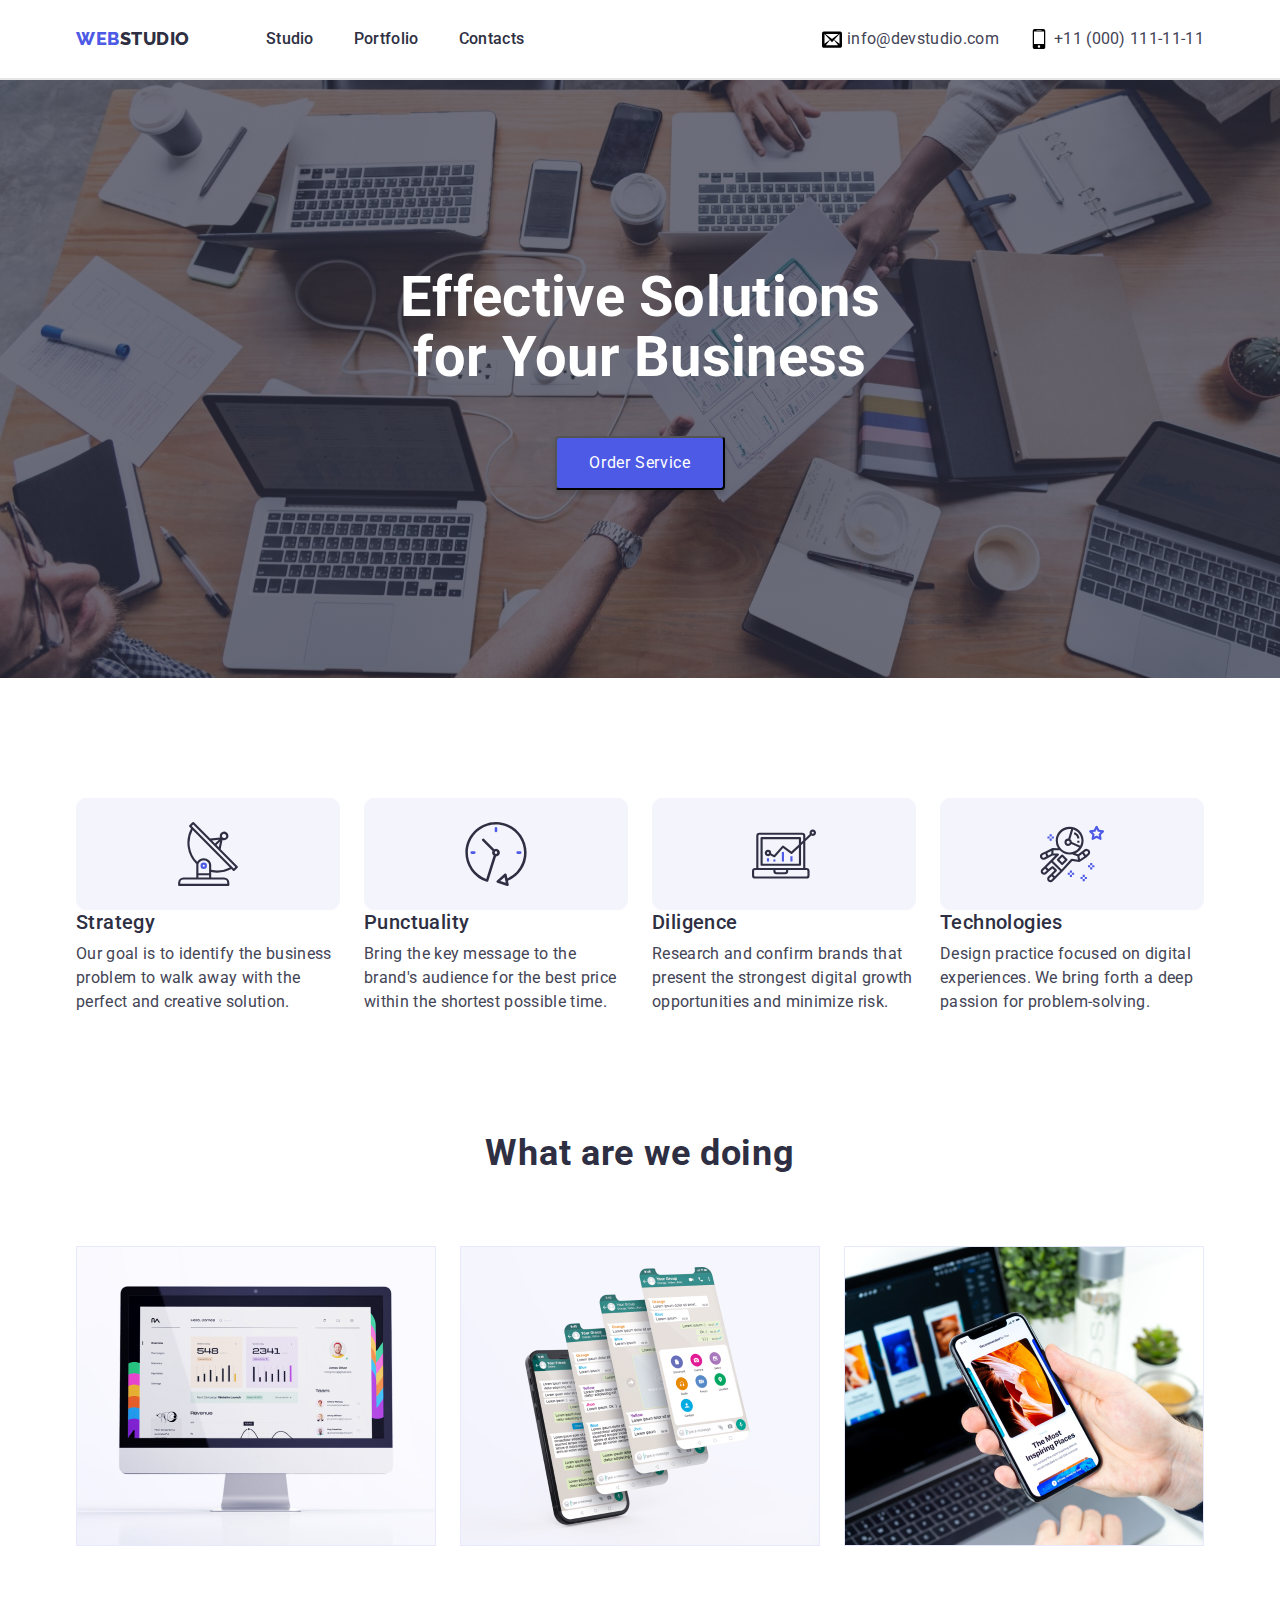
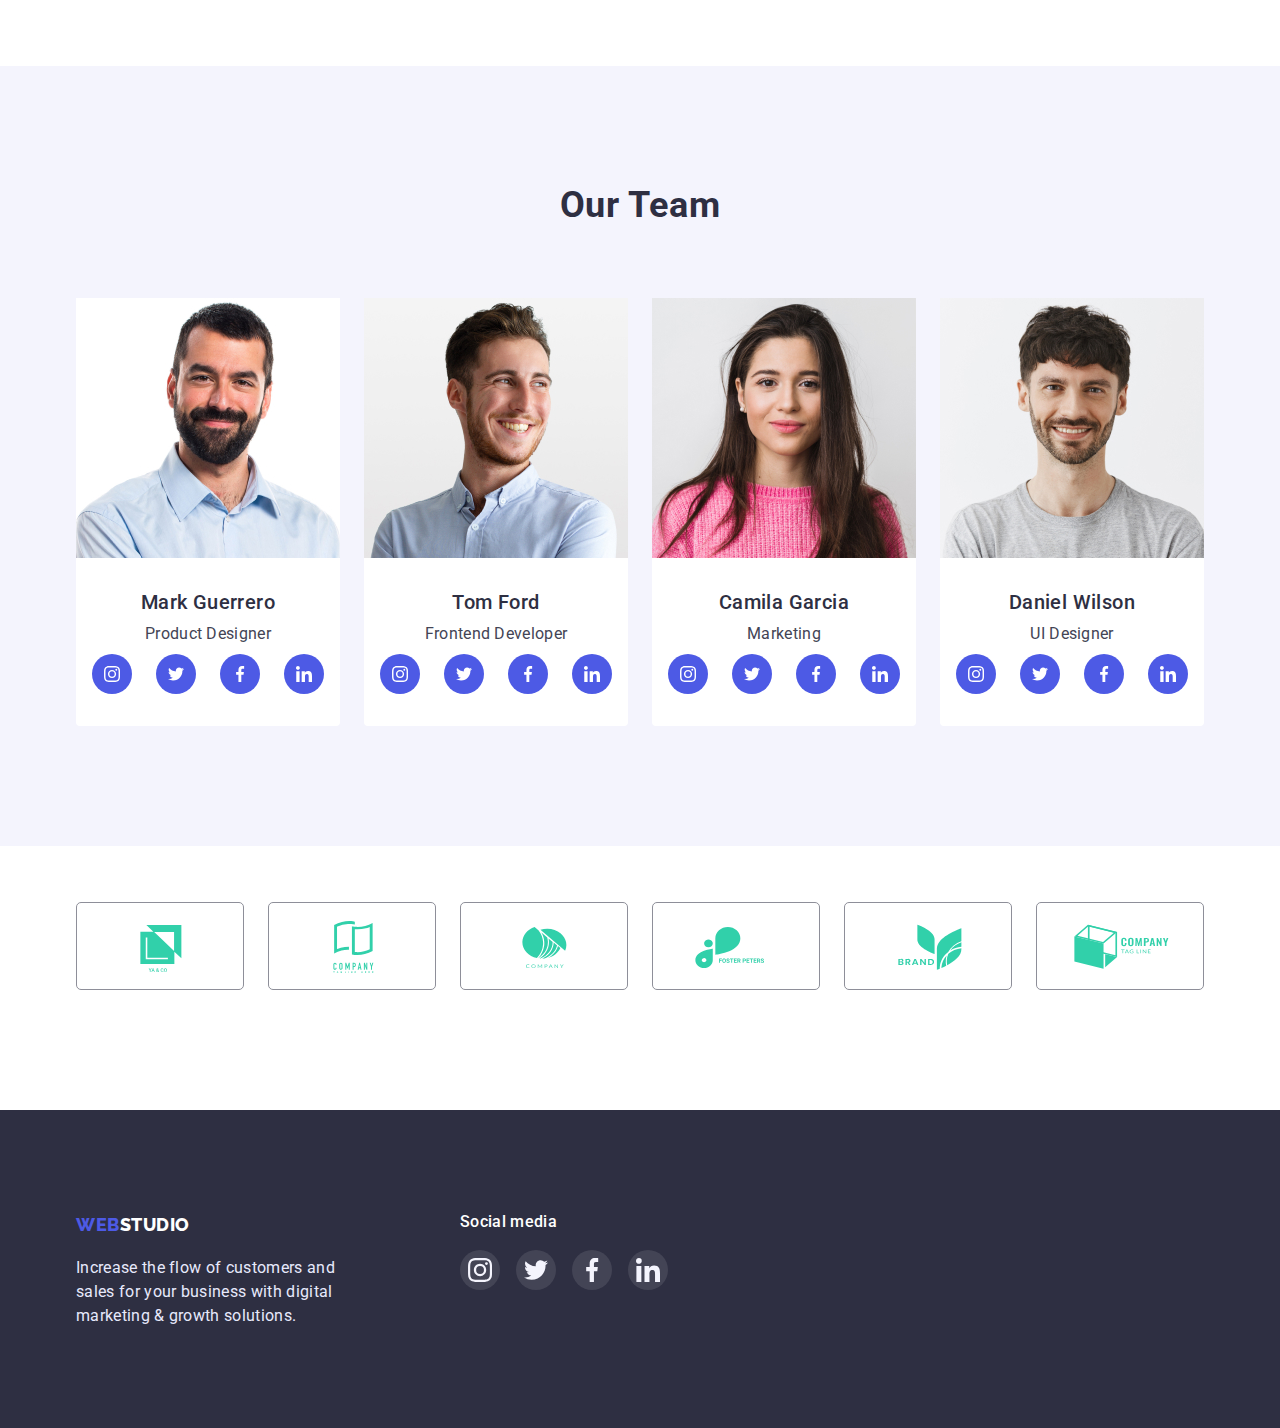
==== commit c5ab2a8c: "додає fill" ====
--- a/index.html
+++ b/index.html
@@ -34,14 +34,31 @@
           </ul>
         </nav>
         <div class="contact-div">
+          <ul class="poczta list">
+            <li class="item-poczta"><a href="mailto:info@devstudio.com" class="poczta-link link">
+              <svg class="envelop" width="20px" height="20px">
+                <use href="./images/icons.svg#icon-envelop"></use>
+              </svg>
+            </a></li>
+          </ul>
+                      
           <ul class="contact list">
             <li class="contact-mail">
               <a href="mailto:info@devstudio.com" class="mail link">info@devstudio.com</a>
-            </li>
+              
+            </li>
+            <ul class="mobil list">
+              <li class="item-mobil"><a href="tel:+110001111111" class="mobil-link link">
+              <svg class="mobile" width="20px" height="20px">
+                <use href="./images/icons.svg#icon-mobile"></use>
+              </svg>
+            </a></li>
+          </ul>
             <li class="contact-number">
               <a href="tel:+110001111111" class="number link">+11 (000) 111-11-11</a>
             </li>
           </ul>
+         
         </div>
       </div>
     </header>
--- a/css/styles.css
+++ b/css/styles.css
@@ -74,6 +74,7 @@
   display: flex;
   align-items: center;
 }
+
 .menu-item:not(:last-child) {
   margin-right: 40px;
 }
@@ -94,8 +95,45 @@
   align-items: center;
   margin-left: auto;
 }
+.poczta {
+  display: flex;
+  margin-right: 5px;
+}
+.item-poczta {
+  width: 20px;
+  height: 20px;
+}
+.poczta-link {
+  width: 100%;
+  height: 100%;
+  display: flex;
+  align-items: center;
+  justify-content: center;
+}
+.poczta:is(:hover, :focus) {
+  background-color: var(--accent-color);
+}
+
 .contact-mail {
   margin-right: 30px;
+}
+.mobil {
+  display: flex;
+  margin-right: 5px;
+}
+.item-mobil {
+  width: 20px;
+  height: 20px;
+}
+.mobil-link {
+  width: 100%;
+  height: 100%;
+  display: flex;
+  align-items: center;
+  justify-content: center;
+}
+.mobile:is(:hover, :focus) {
+  background-color: var(--accent-color);
 }
 
 .menu-link:hover,
@@ -196,6 +234,7 @@
   text-align: center;
   padding-top: 188px;
   padding-bottom: 188px;
+  background-repeat: no-repeat;
 }
 .hero-container {
   max-width: 1440px;
@@ -387,7 +426,13 @@
   justify-content: center;
 }
 .customers-icon {
-  fill: var(--border-color);
+  fill: #31d0aa;
+}
+.link-customers:is(:hover, :focus) {
+  border-color: var(--accent-color);
+}
+.link-customers:is(:hover, :focus) .customers-icon {
+  fill: var(--accent-color);
 }
 
 /*===================== /MAIN =================*/
@@ -446,9 +491,10 @@
   justify-content: center;
   border-radius: 50%;
 }
-
+.icons-footer {
+  fill: var(--team-section-color);
+}
 .social-link:is(:hover, :focus) {
   background-color: var(--hover-footer-color);
 }
-
 /* ===================/FOOTER============= */
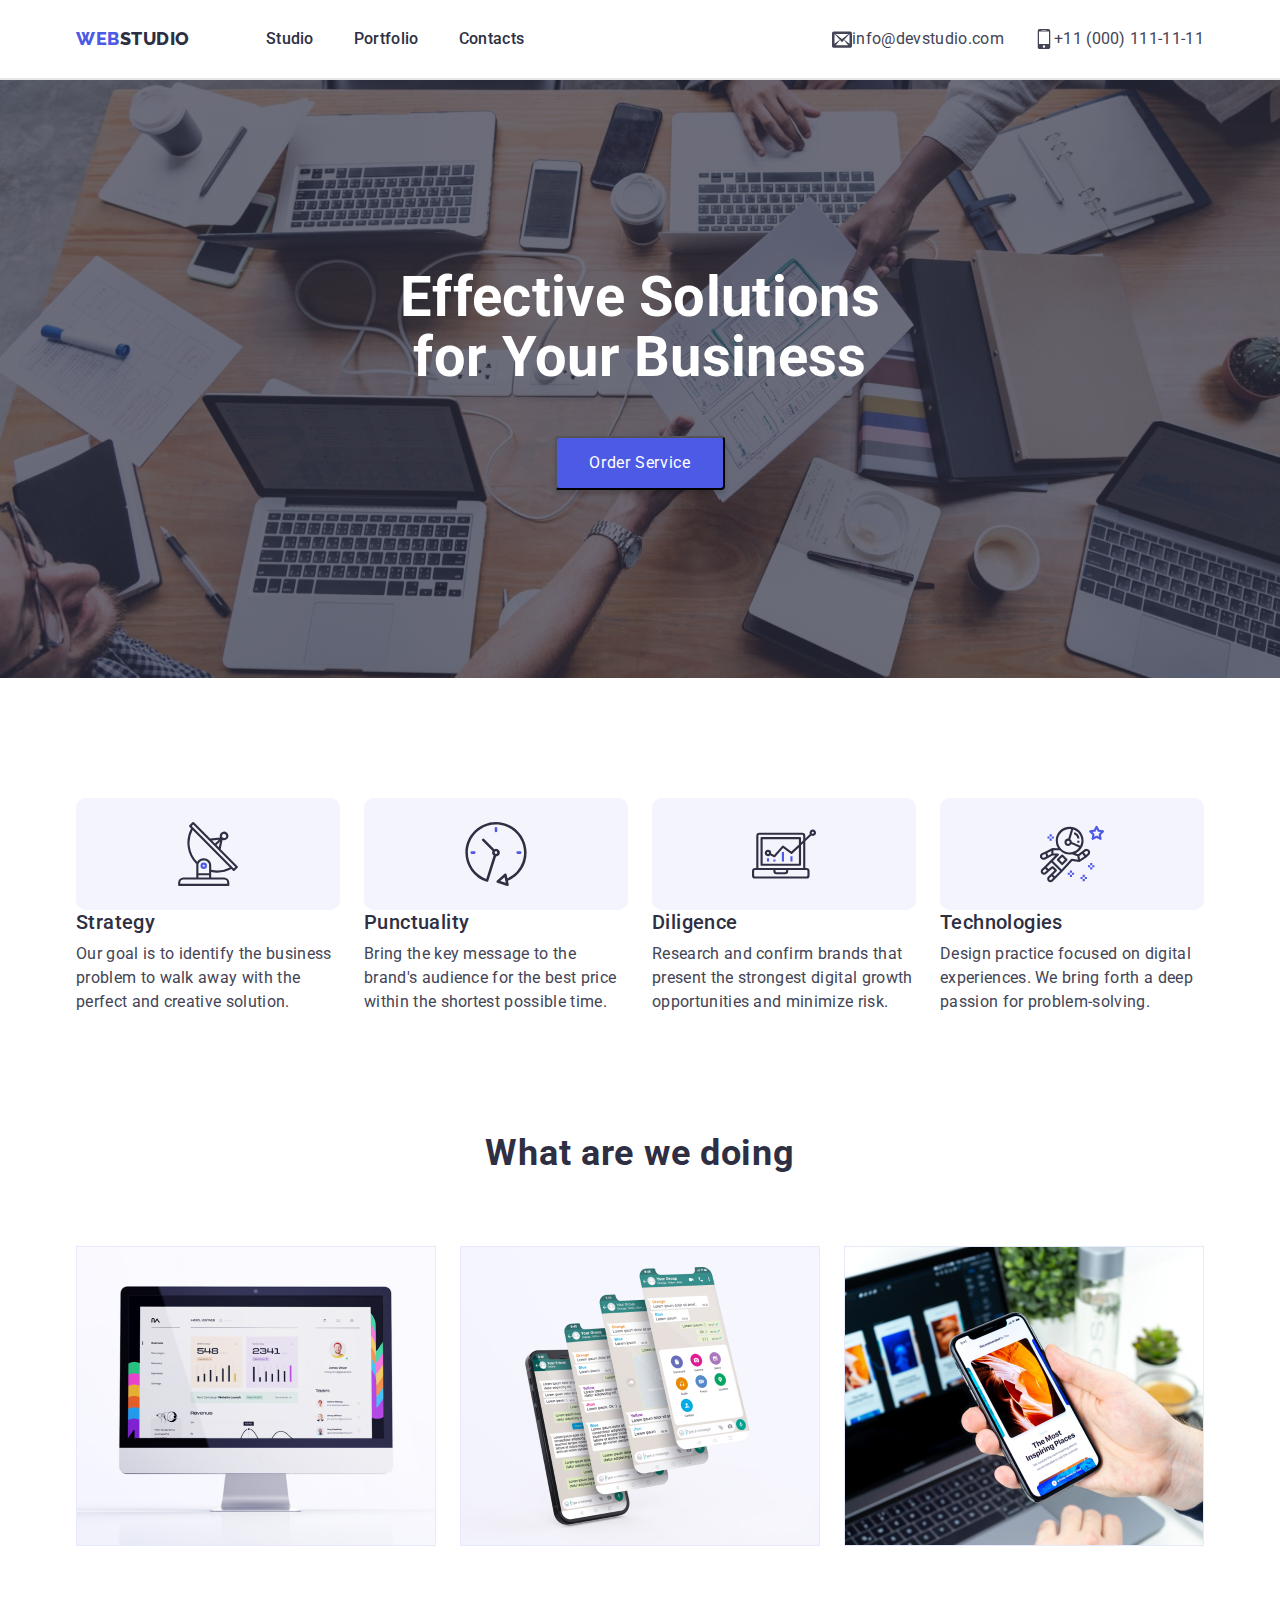
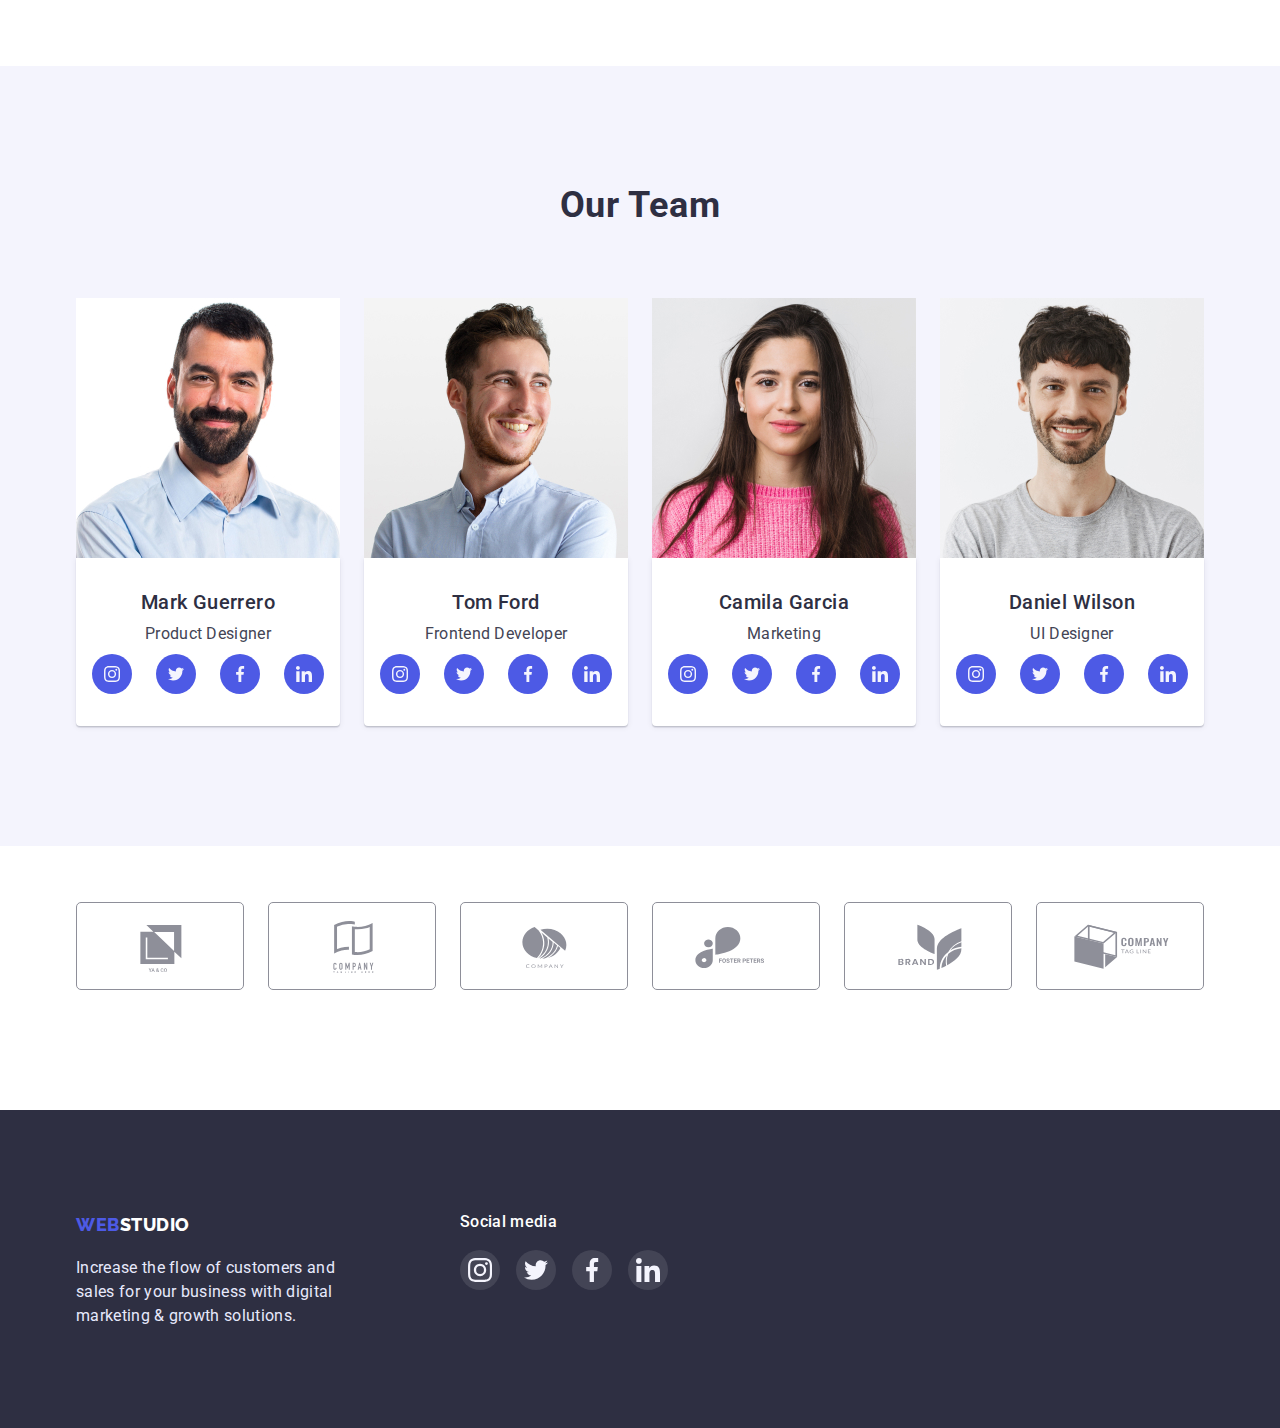
==== commit 86e801f4: "add last elements" ====
--- a/index.html
+++ b/index.html
@@ -58,8 +58,7 @@
               <a href="tel:+110001111111" class="number link">+11 (000) 111-11-11</a>
             </li>
           </ul>
-         
-        </div>
+          </div>
       </div>
     </header>
     <!-- HERO -->
--- a/css/styles.css
+++ b/css/styles.css
@@ -97,7 +97,6 @@
 }
 .poczta {
   display: flex;
-  margin-right: 5px;
 }
 .item-poczta {
   width: 20px;
@@ -110,8 +109,8 @@
   align-items: center;
   justify-content: center;
 }
-.poczta:is(:hover, :focus) {
-  background-color: var(--accent-color);
+.envelop {
+  fill: var(--primery-text-color);
 }
 
 .contact-mail {
@@ -119,7 +118,6 @@
 }
 .mobil {
   display: flex;
-  margin-right: 5px;
 }
 .item-mobil {
   width: 20px;
@@ -132,8 +130,8 @@
   align-items: center;
   justify-content: center;
 }
-.mobile:is(:hover, :focus) {
-  background-color: var(--accent-color);
+.mobile {
+  fill: var(--primery-text-color);
 }
 
 .menu-link:hover,
@@ -202,6 +200,8 @@
   color: var(--third-text-color);
   background-color: var(--accent-color);
   cursor: pointer;
+  box-shadow: 0px 3px 1px rgba(0, 0, 0, 0.1), 0px 2px 1px rgba(0, 0, 0, 0.08),
+    0px 2px 2px rgba(0, 0, 0, 0.12);
 }
 
 .section-title {
@@ -291,6 +291,7 @@
   padding-top: 32px;
   padding-bottom: 32px;
   background-color: #ffffff;
+  box-shadow: 0px 1px 6px rgba(46, 47, 66, 0.08);
   border: 1px solid var(--additional-color);
 }
 /*  */
@@ -373,7 +374,8 @@
   padding-right: 16px;
   padding-left: 16px;
   background-color: var(--third-text-color);
-
+  box-shadow: 0px 1px 6px rgba(46, 47, 66, 0.08), 0px 1px 1px rgba(46, 47, 66, 0.16),
+    0px 2px 1px rgba(46, 47, 66, 0.08);
   border-radius: 0px 0px 4px 4px;
   text-align: center;
 }
@@ -397,7 +399,7 @@
   border-radius: 50%;
 }
 .team-soc-icon {
-  fill: #ffffff;
+  fill: var(--team-section-color);
 }
 .team-soc-link:is(:hover, :focus) {
   background-color: var(--accent-color);
@@ -426,7 +428,7 @@
   justify-content: center;
 }
 .customers-icon {
-  fill: #31d0aa;
+  fill: var(--border-color);
 }
 .link-customers:is(:hover, :focus) {
   border-color: var(--accent-color);
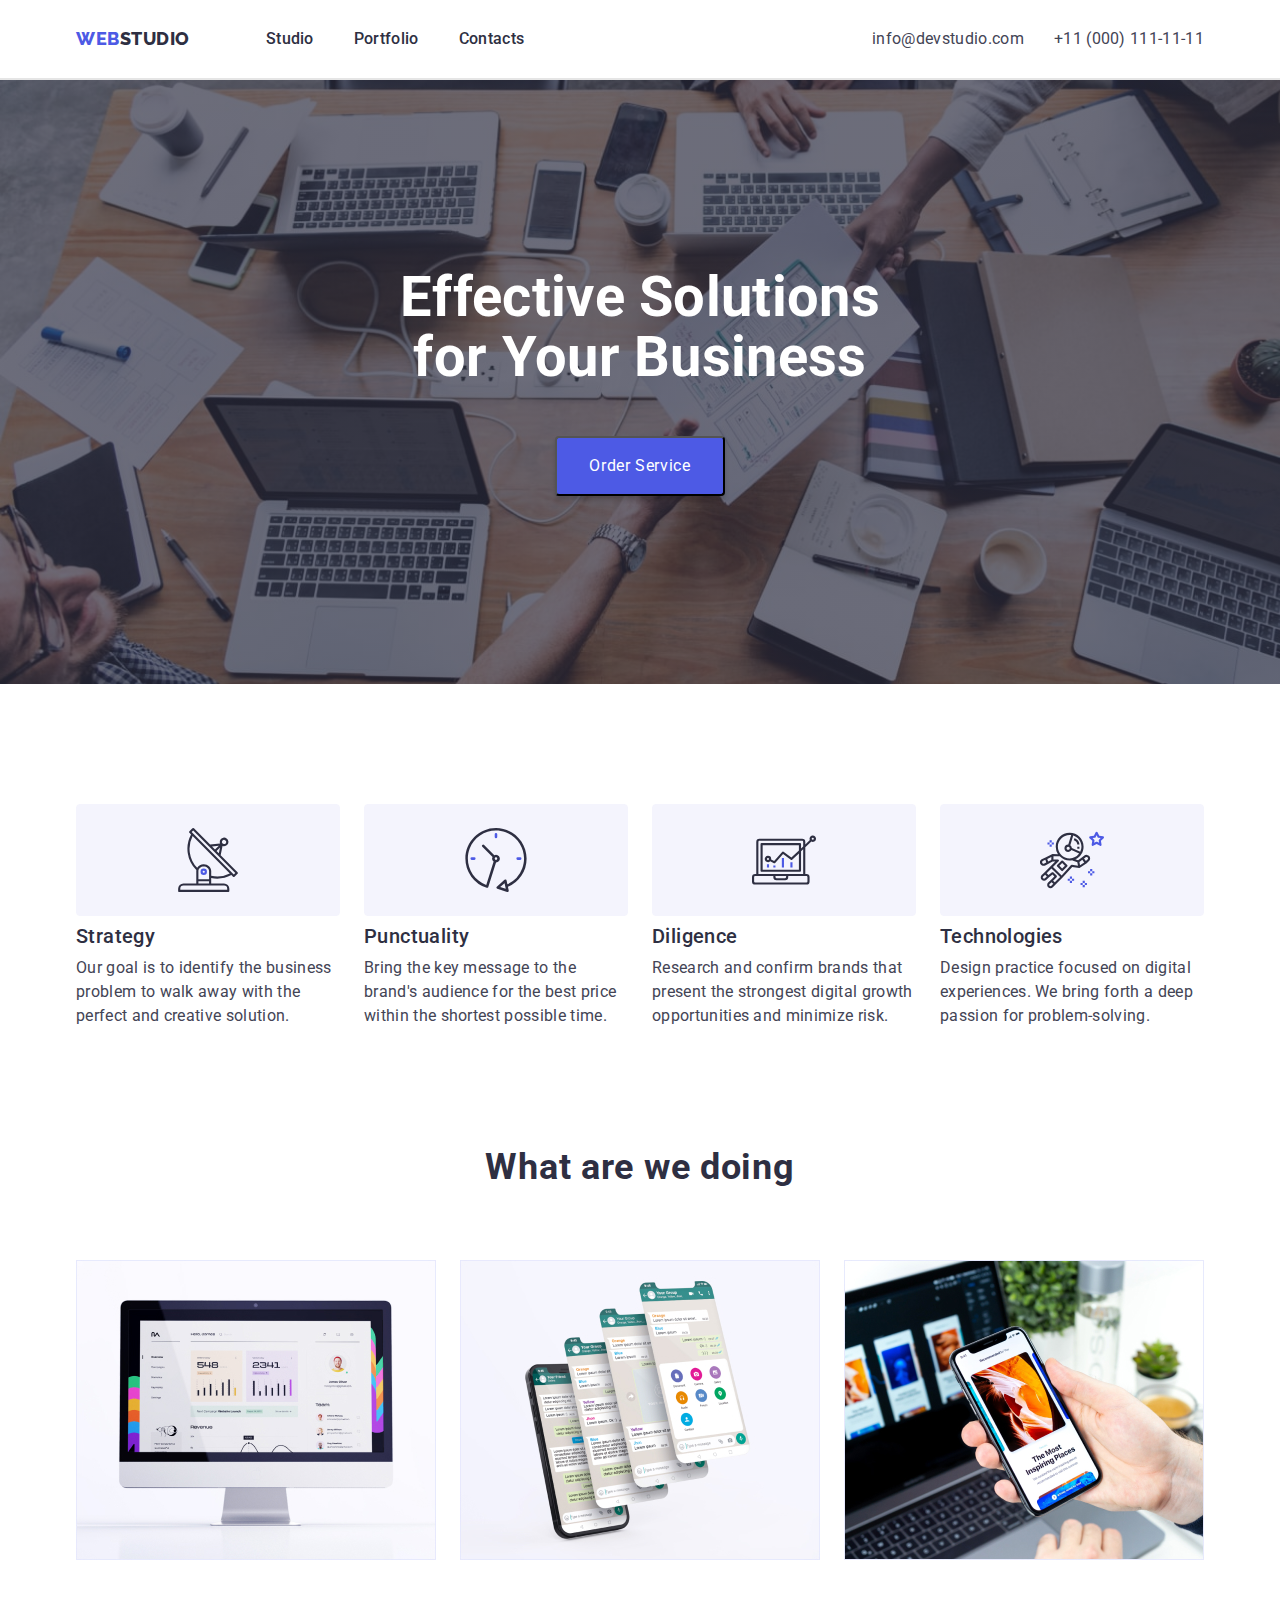
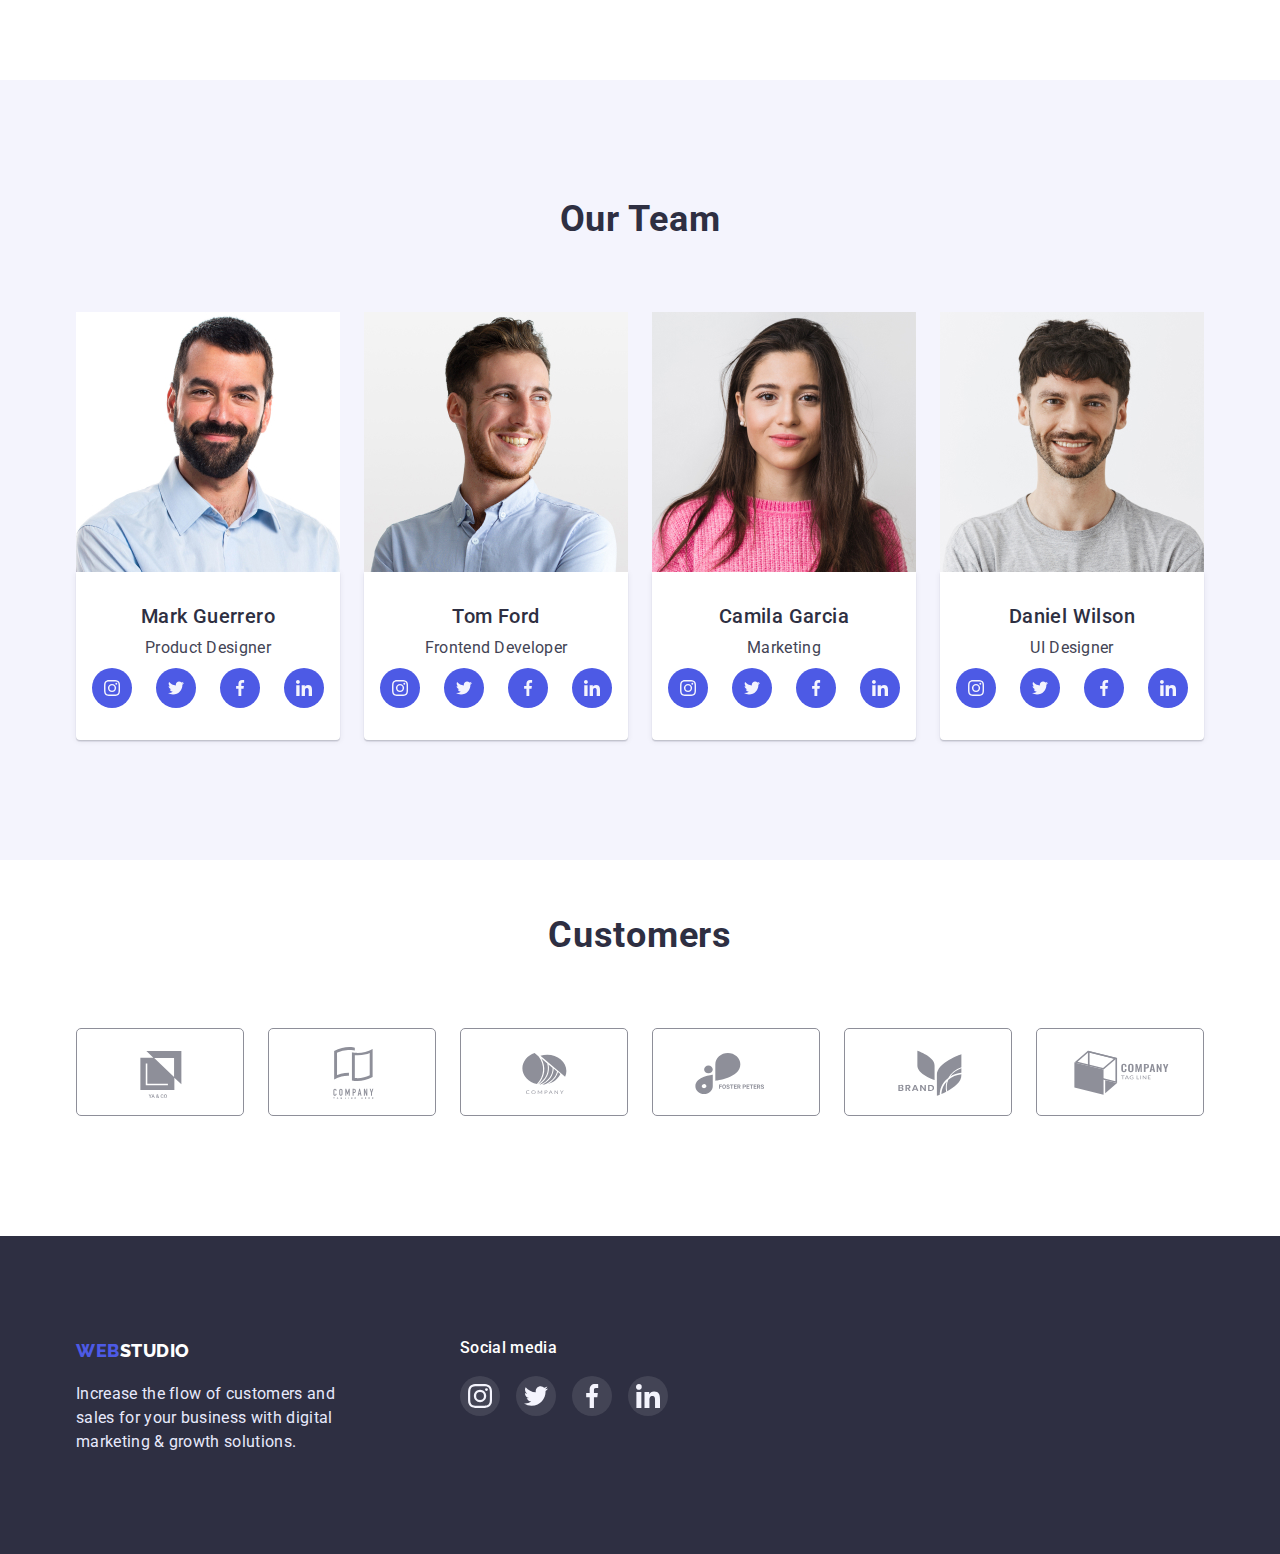
==== commit 6f0174d8: "Зміни ментора" ====
--- a/index.html
+++ b/index.html
@@ -34,31 +34,17 @@
           </ul>
         </nav>
         <div class="contact-div">
-          <ul class="poczta list">
-            <li class="item-poczta"><a href="mailto:info@devstudio.com" class="poczta-link link">
-              <svg class="envelop" width="20px" height="20px">
-                <use href="./images/icons.svg#icon-envelop"></use>
-              </svg>
-            </a></li>
-          </ul>
-                      
+          </ul>
+
           <ul class="contact list">
             <li class="contact-mail">
               <a href="mailto:info@devstudio.com" class="mail link">info@devstudio.com</a>
-              
-            </li>
-            <ul class="mobil list">
-              <li class="item-mobil"><a href="tel:+110001111111" class="mobil-link link">
-              <svg class="mobile" width="20px" height="20px">
-                <use href="./images/icons.svg#icon-mobile"></use>
-              </svg>
-            </a></li>
-          </ul>
+            </li>
             <li class="contact-number">
               <a href="tel:+110001111111" class="number link">+11 (000) 111-11-11</a>
             </li>
           </ul>
-          </div>
+        </div>
       </div>
     </header>
     <!-- HERO -->
@@ -354,6 +340,7 @@
       </section>
       <section class="section section-customers">
         <div class="container">
+          <h2 class="section-title customers">Customers</h2>
           <ul class="list-customers list">
             <li class="item-customers">
               <a href="" class="link-customers link">
--- a/css/styles.css
+++ b/css/styles.css
@@ -95,43 +95,8 @@
   align-items: center;
   margin-left: auto;
 }
-.poczta {
-  display: flex;
-}
-.item-poczta {
-  width: 20px;
-  height: 20px;
-}
-.poczta-link {
-  width: 100%;
-  height: 100%;
-  display: flex;
-  align-items: center;
-  justify-content: center;
-}
-.envelop {
-  fill: var(--primery-text-color);
-}
-
 .contact-mail {
   margin-right: 30px;
-}
-.mobil {
-  display: flex;
-}
-.item-mobil {
-  width: 20px;
-  height: 20px;
-}
-.mobil-link {
-  width: 100%;
-  height: 100%;
-  display: flex;
-  align-items: center;
-  justify-content: center;
-}
-.mobile {
-  fill: var(--primery-text-color);
 }
 
 .menu-link:hover,
@@ -173,6 +138,8 @@
   min-width: 105px;
   letter-spacing: 0.04em;
   color: var(--third-text-color);
+  font-size: 16px;
+  line-height: 1.5;
   background-color: var(--secondary-background-color);
   box-shadow: 0px 4px 4px rgba(0, 0, 0, 0.15);
   border-radius: 4px;
@@ -235,6 +202,7 @@
   padding-top: 188px;
   padding-bottom: 188px;
   background-repeat: no-repeat;
+  background-size: cover;
 }
 .hero-container {
   max-width: 1440px;
@@ -291,14 +259,17 @@
   padding-top: 32px;
   padding-bottom: 32px;
   background-color: #ffffff;
+  border: 1px solid var(--additional-color);
+}
+.content-title:is(:hover, :focus) {
   box-shadow: 0px 1px 6px rgba(46, 47, 66, 0.08);
-  border: 1px solid var(--additional-color);
 }
 /*  */
 /* ========================/PORTFOLIO =============*/
 .icon-features {
   display: flex;
   gap: 24px;
+  margin-bottom: 8px;
 }
 
 .icon-item-features {
@@ -309,7 +280,7 @@
   width: 100%;
   height: 100%;
   border: 1px solid var(--team-section-color);
-  border-radius: 10px;
+  border-radius: 4px;
   display: flex;
   align-items: center;
   justify-content: center;
